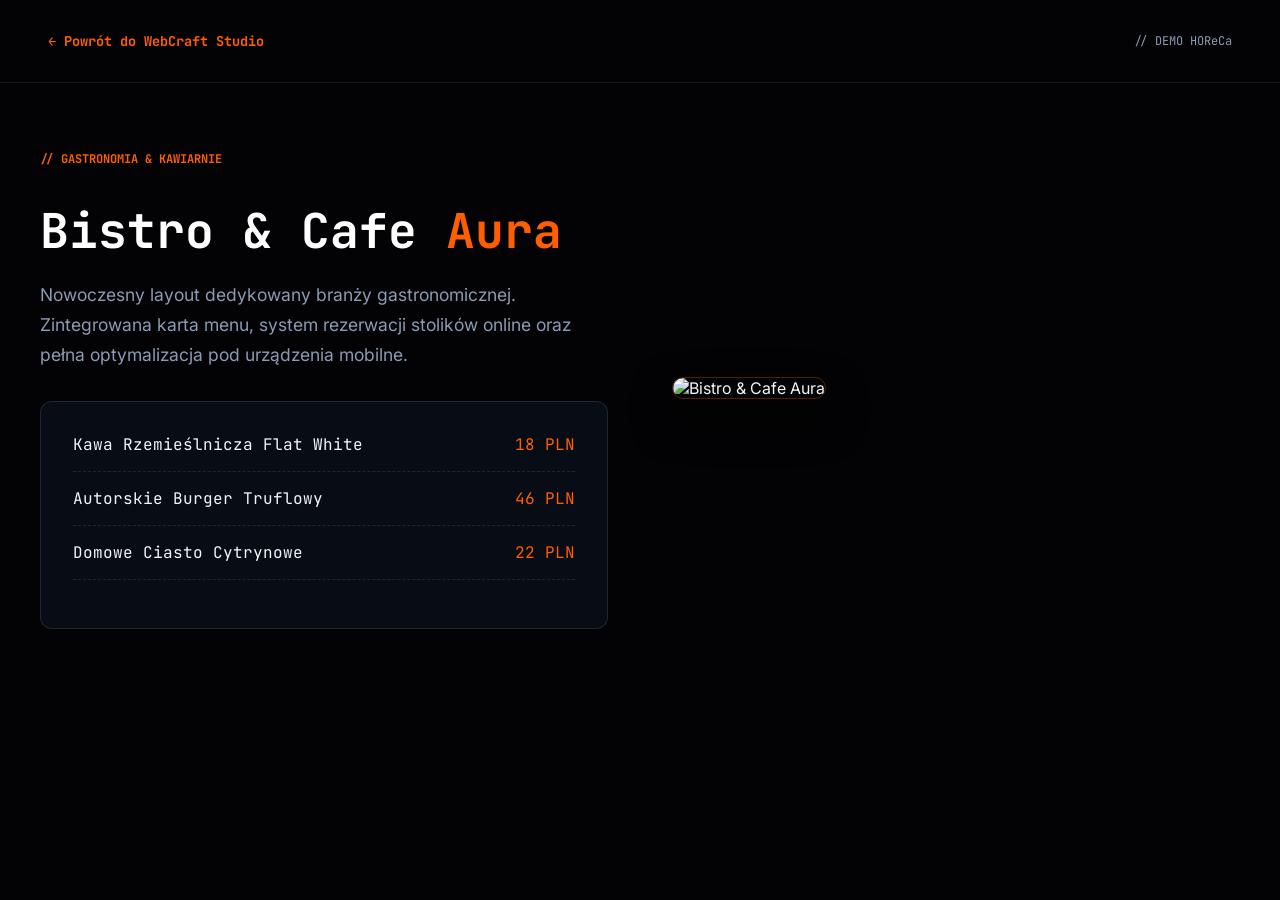
==== examples/bistro/index.html @ 5617d82f "Create index.html" ====
<!DOCTYPE html>
<html lang="pl">
<head>
    <meta charset="UTF-8">
    <meta name="viewport" content="width=device-width, initial-scale=1.0">
    <title>Bistro & Cafe Aura | Demo</title>
    <link rel="icon" type="image/svg+xml" href="data:image/svg+xml,<svg xmlns='http://www.w3.org/2000/svg' viewBox='0 0 24 24' fill='none' stroke='%23ff5e00' stroke-width='2.5'><path d='M12 2L2 7l10 5 10-5-10-5zM2 17l10 5 10-5M2 12l10 5 10-5'/></svg>">
    <link href="https://fonts.googleapis.com/css2?family=JetBrains+Mono:wght@400;700&family=Inter:wght@300;400;600;800&display=swap" rel="stylesheet">
    <style>
        :root {
            --bg-base: #030305;
            --accent-orange: #ff5e00;
            --accent-blue: #00d2ff;
            --text-main: #f1f5f9;
            --text-muted: #8b9bb4;
        }
        body {
            background-color: var(--bg-base);
            color: var(--text-main);
            font-family: 'Inter', sans-serif;
            margin: 0;
            padding: 0;
        }
        .header {
            padding: 2rem 3rem;
            border-bottom: 1px solid rgba(255,255,255,0.08);
            display: flex;
            justify-content: space-between;
            align-items: center;
        }
        .back-btn {
            font-family: 'JetBrains Mono', monospace;
            color: var(--accent-orange);
            text-decoration: none;
            font-size: 0.85rem;
            font-weight: 700;
        }
        .content {
            max-width: 1200px;
            margin: 4rem auto;
            padding: 0 2rem;
            display: grid;
            grid-template-columns: 1fr 1fr;
            gap: 4rem;
            align-items: center;
        }
        .bistro-img {
            width: 100%;
            border-radius: 12px;
            border: 1px solid rgba(255,94,0,0.3);
            box-shadow: 0 20px 40px rgba(0,0,0,0.8);
        }
        h1 {
            font-family: 'JetBrains Mono', monospace;
            font-size: 3rem;
            margin-bottom: 1rem;
            color: #fff;
        }
        h1 span { color: var(--accent-orange); }
        p { color: var(--text-muted); font-size: 1.1rem; line-height: 1.7; margin-bottom: 2rem; }
        .menu-preview {
            background: rgba(10, 15, 25, 0.8);
            border: 1px solid rgba(255,255,255,0.1);
            padding: 2rem;
            border-radius: 12px;
        }
        .menu-item {
            display: flex;
            justify-content: space-between;
            margin-bottom: 1rem;
            padding-bottom: 1rem;
            border-bottom: 1px dashed rgba(255,255,255,0.1);
            font-family: 'JetBrains Mono', monospace;
        }
        .menu-item span:last-child { color: var(--accent-orange); }
        @media (max-width: 768px) {
            .content { grid-template-columns: 1fr; gap: 2rem; }
            h1 { font-size: 2.2rem; }
        }
    </style>
</head>
<body>
    <div class="header">
        <a href="../../index.html" class="back-btn">← Powrót do WebCraft Studio</a>
        <span style="font-family: 'JetBrains Mono'; font-size: 0.75rem; color: var(--text-muted);">// DEMO HOReCa</span>
    </div>
    
    <div class="content">
        <div>
            <span style="font-family: 'JetBrains Mono'; font-size: 0.75rem; color: var(--accent-orange); text-transform: uppercase; font-weight: 700;">// Gastronomia & Kawiarnie</span>
            <h1>Bistro & Cafe <span>Aura</span></h1>
            <p>Nowoczesny layout dedykowany branży gastronomicznej. Zintegrowana karta menu, system rezerwacji stolików online oraz pełna optymalizacja pod urządzenia mobilne.</p>
            <div class="menu-preview">
                <div class="menu-item"><span>Kawa Rzemieślnicza Flat White</span><span>18 PLN</span></div>
                <div class="menu-item"><span>Autorskie Burger Truflowy</span><span>46 PLN</span></div>
                <div class="menu-item"><span>Domowe Ciasto Cytrynowe</span><span>22 PLN</span></div>
            </div>
        </div>
        <div>
            <!-- Zdjęcie bistro.jpg w tym samym folderze -->
            <img src="bistro.jpg" alt="Bistro & Cafe Aura" class="bistro-img">
        </div>
    </div>
</body>
</html>
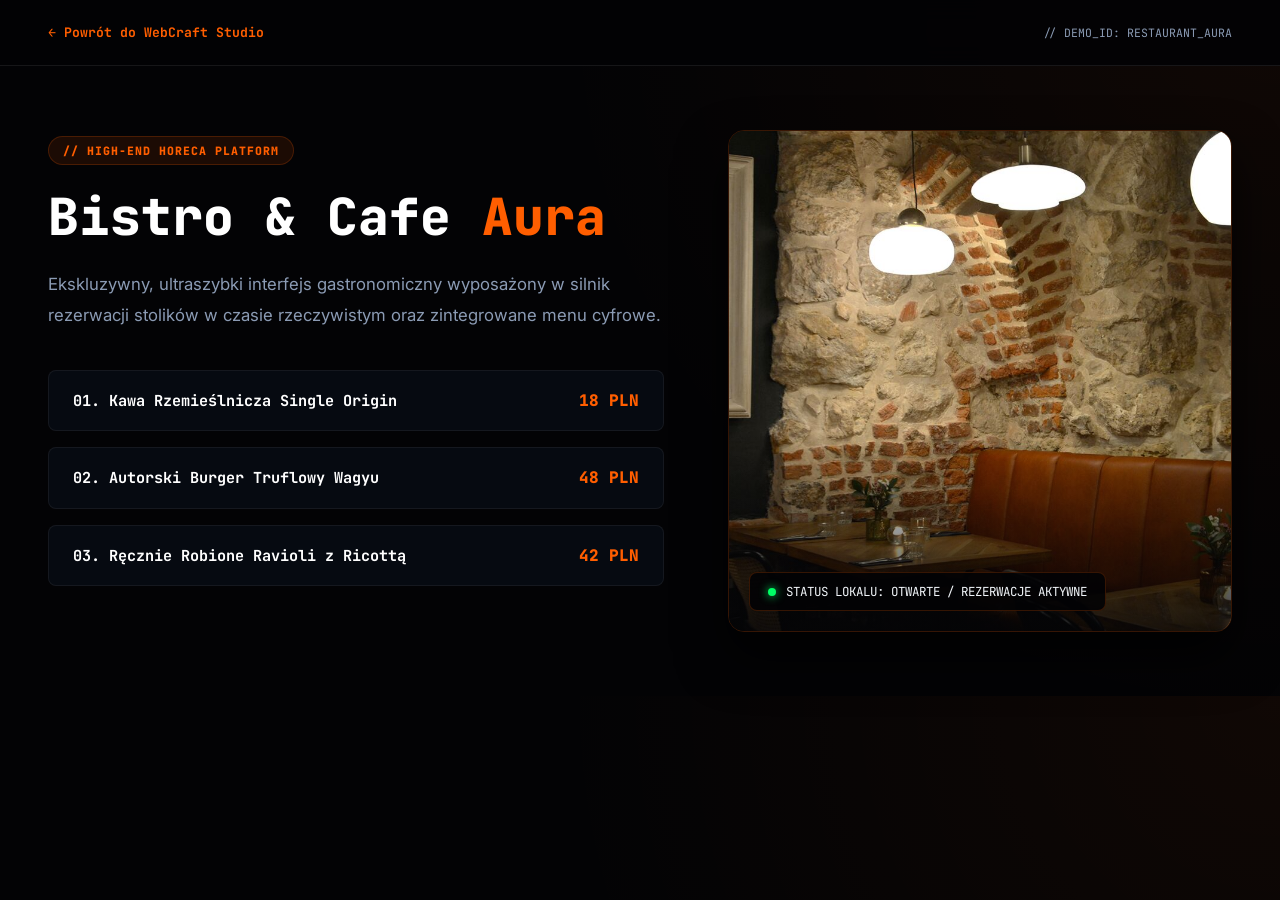
==== commit f527d9b5: "Update index.html" ====
--- a/examples/bistro/index.html
+++ b/examples/bistro/index.html
@@ -3,103 +3,194 @@
 <head>
     <meta charset="UTF-8">
     <meta name="viewport" content="width=device-width, initial-scale=1.0">
-    <title>Bistro & Cafe Aura | Demo</title>
+    <title>Bistro & Cafe Aura | High-End HoReCa Demo</title>
     <link rel="icon" type="image/svg+xml" href="data:image/svg+xml,<svg xmlns='http://www.w3.org/2000/svg' viewBox='0 0 24 24' fill='none' stroke='%23ff5e00' stroke-width='2.5'><path d='M12 2L2 7l10 5 10-5-10-5zM2 17l10 5 10-5M2 12l10 5 10-5'/></svg>">
-    <link href="https://fonts.googleapis.com/css2?family=JetBrains+Mono:wght@400;700&family=Inter:wght@300;400;600;800&display=swap" rel="stylesheet">
+    <link href="https://fonts.googleapis.com/css2?family=JetBrains+Mono:wght@400;700;800&family=Inter:wght@300;400;600;800;900&display=swap" rel="stylesheet">
     <style>
         :root {
             --bg-base: #030305;
+            --bg-card: rgba(8, 12, 20, 0.85);
             --accent-orange: #ff5e00;
             --accent-blue: #00d2ff;
             --text-main: #f1f5f9;
             --text-muted: #8b9bb4;
+            --border: rgba(255, 94, 0, 0.2);
         }
+        * { box-sizing: border-box; margin: 0; padding: 0; }
         body {
             background-color: var(--bg-base);
+            background-image: radial-gradient(circle at top right, rgba(255, 94, 0, 0.05), transparent 50%);
             color: var(--text-main);
             font-family: 'Inter', sans-serif;
-            margin: 0;
-            padding: 0;
+            overflow-x: hidden;
         }
         .header {
-            padding: 2rem 3rem;
+            padding: 1.5rem 3rem;
             border-bottom: 1px solid rgba(255,255,255,0.08);
             display: flex;
             justify-content: space-between;
             align-items: center;
+            background: rgba(3, 3, 5, 0.9);
+            backdrop-filter: blur(12px);
+            position: sticky;
+            top: 0;
+            z-index: 100;
         }
         .back-btn {
             font-family: 'JetBrains Mono', monospace;
             color: var(--accent-orange);
             text-decoration: none;
-            font-size: 0.85rem;
+            font-size: 0.82rem;
             font-weight: 700;
+            display: inline-flex;
+            align-items: center;
+            gap: 8px;
+            transition: 0.2s;
         }
-        .content {
-            max-width: 1200px;
+        .back-btn:hover { opacity: 0.8; }
+        .hero {
+            max-width: 1400px;
             margin: 4rem auto;
-            padding: 0 2rem;
+            padding: 0 3rem;
             display: grid;
-            grid-template-columns: 1fr 1fr;
+            grid-template-columns: 1.1fr 0.9fr;
             gap: 4rem;
             align-items: center;
         }
-        .bistro-img {
-            width: 100%;
-            border-radius: 12px;
-            border: 1px solid rgba(255,94,0,0.3);
-            box-shadow: 0 20px 40px rgba(0,0,0,0.8);
+        .badge {
+            font-family: 'JetBrains Mono', monospace;
+            font-size: 0.72rem;
+            background: rgba(255, 94, 0, 0.1);
+            color: var(--accent-orange);
+            padding: 6px 14px;
+            border-radius: 20px;
+            border: 1px solid var(--border);
+            text-transform: uppercase;
+            font-weight: 800;
+            display: inline-block;
+            margin-bottom: 1.5rem;
+            letter-spacing: 1px;
         }
         h1 {
             font-family: 'JetBrains Mono', monospace;
-            font-size: 3rem;
-            margin-bottom: 1rem;
+            font-size: clamp(2.5rem, 4vw, 3.8rem);
+            font-weight: 900;
+            line-height: 1.1;
+            margin-bottom: 1.5rem;
             color: #fff;
         }
         h1 span { color: var(--accent-orange); }
-        p { color: var(--text-muted); font-size: 1.1rem; line-height: 1.7; margin-bottom: 2rem; }
-        .menu-preview {
-            background: rgba(10, 15, 25, 0.8);
-            border: 1px solid rgba(255,255,255,0.1);
-            padding: 2rem;
-            border-radius: 12px;
+        .desc {
+            color: var(--text-muted);
+            font-size: 1.05rem;
+            line-height: 1.8;
+            margin-bottom: 2.5rem;
         }
-        .menu-item {
+        .menu-grid {
+            display: grid;
+            gap: 1rem;
+            margin-bottom: 2.5rem;
+        }
+        .menu-card {
+            background: var(--bg-card);
+            border: 1px solid rgba(255,255,255,0.06);
+            padding: 1.2rem 1.5rem;
+            border-radius: 8px;
             display: flex;
             justify-content: space-between;
-            margin-bottom: 1rem;
-            padding-bottom: 1rem;
-            border-bottom: 1px dashed rgba(255,255,255,0.1);
+            align-items: center;
             font-family: 'JetBrains Mono', monospace;
+            transition: 0.2s;
         }
-        .menu-item span:last-child { color: var(--accent-orange); }
-        @media (max-width: 768px) {
-            .content { grid-template-columns: 1fr; gap: 2rem; }
-            h1 { font-size: 2.2rem; }
+        .menu-card:hover {
+            border-color: var(--accent-orange);
+            transform: translateX(4px);
+        }
+        .menu-name { font-weight: 700; font-size: 0.95rem; color: #fff; }
+        .menu-price { color: var(--accent-orange); font-weight: 800; }
+        .image-wrapper {
+            position: relative;
+            border-radius: 16px;
+            overflow: hidden;
+            border: 1px solid var(--border);
+            box-shadow: 0 25px 50px rgba(0,0,0,0.8);
+        }
+        .image-wrapper::after {
+            content: '';
+            position: absolute;
+            inset: 0;
+            background: linear-gradient(180deg, transparent 60%, rgba(3,3,5,0.8));
+            pointer-events: none;
+        }
+        .bistro-img {
+            width: 100%;
+            height: 500px;
+            object-fit: cover;
+            display: block;
+            transform: scale(1.02);
+            transition: transform 0.5s ease;
+        }
+        .image-wrapper:hover .bistro-img { transform: scale(1); }
+        .status-tag {
+            position: absolute;
+            bottom: 20px;
+            left: 20px;
+            z-index: 2;
+            background: rgba(3, 3, 5, 0.9);
+            border: 1px solid var(--border);
+            padding: 10px 18px;
+            border-radius: 8px;
+            font-family: 'JetBrains Mono', monospace;
+            font-size: 0.78rem;
+            display: flex;
+            align-items: center;
+            gap: 10px;
+        }
+        .live-dot { width: 8px; height: 8px; background: #00ff66; border-radius: 50%; box-shadow: 0 0 10px #00ff66; animation: pulse 2s infinite; }
+        @keyframes pulse { 0% { opacity: 0.6; } 50% { opacity: 1; } 100% { opacity: 0.6; } }
+        @media(max-width: 968px) {
+            .hero { grid-template-columns: 1fr; padding: 0 1.5rem; gap: 3rem; }
+            .header { padding: 1.2rem 1.5rem; }
+            .bistro-img { height: 350px; }
         }
     </style>
 </head>
 <body>
     <div class="header">
         <a href="../../index.html" class="back-btn">← Powrót do WebCraft Studio</a>
-        <span style="font-family: 'JetBrains Mono'; font-size: 0.75rem; color: var(--text-muted);">// DEMO HOReCa</span>
+        <span style="font-family: 'JetBrains Mono'; font-size: 0.72rem; color: var(--text-muted);">// DEMO_ID: RESTAURANT_AURA</span>
     </div>
-    
-    <div class="content">
+
+    <section class="hero">
         <div>
-            <span style="font-family: 'JetBrains Mono'; font-size: 0.75rem; color: var(--accent-orange); text-transform: uppercase; font-weight: 700;">// Gastronomia & Kawiarnie</span>
+            <div class="badge">// High-End HoReCa Platform</div>
             <h1>Bistro & Cafe <span>Aura</span></h1>
-            <p>Nowoczesny layout dedykowany branży gastronomicznej. Zintegrowana karta menu, system rezerwacji stolików online oraz pełna optymalizacja pod urządzenia mobilne.</p>
-            <div class="menu-preview">
-                <div class="menu-item"><span>Kawa Rzemieślnicza Flat White</span><span>18 PLN</span></div>
-                <div class="menu-item"><span>Autorskie Burger Truflowy</span><span>46 PLN</span></div>
-                <div class="menu-item"><span>Domowe Ciasto Cytrynowe</span><span>22 PLN</span></div>
+            <p class="desc">Ekskluzywny, ultraszybki interfejs gastronomiczny wyposażony w silnik rezerwacji stolików w czasie rzeczywistym oraz zintegrowane menu cyfrowe.</p>
+            
+            <div class="menu-grid">
+                <div class="menu-card">
+                    <span class="menu-name">01. Kawa Rzemieślnicza Single Origin</span>
+                    <span class="menu-price">18 PLN</span>
+                </div>
+                <div class="menu-card">
+                    <span class="menu-name">02. Autorski Burger Truflowy Wagyu</span>
+                    <span class="menu-price">48 PLN</span>
+                </div>
+                <div class="menu-card">
+                    <span class="menu-name">03. Ręcznie Robione Ravioli z Ricottą</span>
+                    <span class="menu-price">42 PLN</span>
+                </div>
             </div>
         </div>
-        <div>
-            <!-- Zdjęcie bistro.jpg w tym samym folderze -->
+
+        <div class="image-wrapper">
+            <!-- Wymaga pliku bistro.jpg w tym samym folderze -->
             <img src="bistro.jpg" alt="Bistro & Cafe Aura" class="bistro-img">
+            <div class="status-tag">
+                <span class="live-dot"></span>
+                <span>STATUS LOKALU: OTWARTE / REZERWACJE AKTYWNE</span>
+            </div>
         </div>
-    </div>
+    </section>
 </body>
 </html>
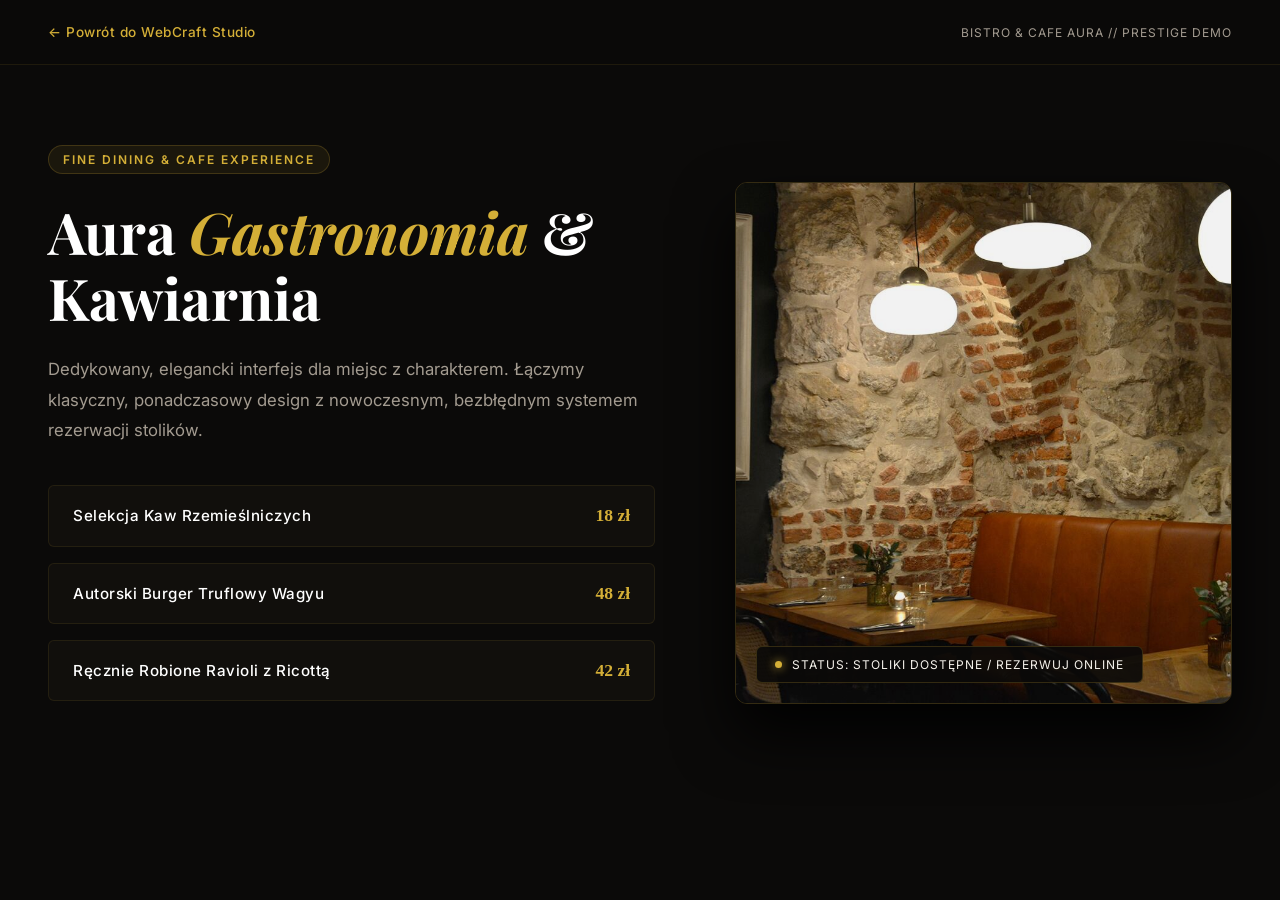
==== commit 21ce1c34: "Update index.html" ====
--- a/examples/bistro/index.html
+++ b/examples/bistro/index.html
@@ -4,44 +4,43 @@
     <meta charset="UTF-8">
     <meta name="viewport" content="width=device-width, initial-scale=1.0">
     <title>Bistro & Cafe Aura | High-End HoReCa Demo</title>
-    <link rel="icon" type="image/svg+xml" href="data:image/svg+xml,<svg xmlns='http://www.w3.org/2000/svg' viewBox='0 0 24 24' fill='none' stroke='%23ff5e00' stroke-width='2.5'><path d='M12 2L2 7l10 5 10-5-10-5zM2 17l10 5 10-5M2 12l10 5 10-5'/></svg>">
-    <link href="https://fonts.googleapis.com/css2?family=JetBrains+Mono:wght@400;700;800&family=Inter:wght@300;400;600;800;900&display=swap" rel="stylesheet">
+    <link rel="icon" type="image/svg+xml" href="data:image/svg+xml,<svg xmlns='http://www.w3.org/2000/svg' viewBox='0 0 24 24' fill='none' stroke='%23d4af37' stroke-width='2.5'><path d='M12 2L2 7l10 5 10-5-10-5zM2 17l10 5 10-5M2 12l10 5 10-5'/></svg>">
+    <link href="https://fonts.googleapis.com/css2?family=Playfair+Display:ital,wght@0,500;0,700;1,400&family=Inter:wght@300;400;500;600&display=swap" rel="stylesheet">
     <style>
         :root {
-            --bg-base: #030305;
-            --bg-card: rgba(8, 12, 20, 0.85);
-            --accent-orange: #ff5e00;
-            --accent-blue: #00d2ff;
-            --text-main: #f1f5f9;
-            --text-muted: #8b9bb4;
-            --border: rgba(255, 94, 0, 0.2);
+            --bg-base: #0b0a09;
+            --bg-card: rgba(18, 16, 14, 0.9);
+            --accent-gold: #d4af37;
+            --text-main: #f5f2eb;
+            --text-muted: #a39b90;
+            --border: rgba(212, 175, 55, 0.2);
         }
         * { box-sizing: border-box; margin: 0; padding: 0; }
         body {
             background-color: var(--bg-base);
-            background-image: radial-gradient(circle at top right, rgba(255, 94, 0, 0.05), transparent 50%);
             color: var(--text-main);
             font-family: 'Inter', sans-serif;
             overflow-x: hidden;
         }
         .header {
             padding: 1.5rem 3rem;
-            border-bottom: 1px solid rgba(255,255,255,0.08);
+            border-bottom: 1px solid rgba(212, 175, 55, 0.1);
             display: flex;
             justify-content: space-between;
             align-items: center;
-            background: rgba(3, 3, 5, 0.9);
+            background: rgba(11, 10, 9, 0.95);
             backdrop-filter: blur(12px);
             position: sticky;
             top: 0;
             z-index: 100;
         }
         .back-btn {
-            font-family: 'JetBrains Mono', monospace;
-            color: var(--accent-orange);
+            font-family: 'Inter', sans-serif;
+            color: var(--accent-gold);
             text-decoration: none;
-            font-size: 0.82rem;
-            font-weight: 700;
+            font-size: 0.85rem;
+            font-weight: 500;
+            letter-spacing: 0.5px;
             display: inline-flex;
             align-items: center;
             gap: 8px;
@@ -49,37 +48,36 @@
         }
         .back-btn:hover { opacity: 0.8; }
         .hero {
-            max-width: 1400px;
-            margin: 4rem auto;
+            max-width: 1300px;
+            margin: 5rem auto;
             padding: 0 3rem;
             display: grid;
             grid-template-columns: 1.1fr 0.9fr;
-            gap: 4rem;
+            gap: 5rem;
             align-items: center;
         }
         .badge {
-            font-family: 'JetBrains Mono', monospace;
-            font-size: 0.72rem;
-            background: rgba(255, 94, 0, 0.1);
-            color: var(--accent-orange);
+            font-size: 0.75rem;
+            background: rgba(212, 175, 55, 0.08);
+            color: var(--accent-gold);
             padding: 6px 14px;
             border-radius: 20px;
             border: 1px solid var(--border);
             text-transform: uppercase;
-            font-weight: 800;
+            font-weight: 600;
             display: inline-block;
             margin-bottom: 1.5rem;
-            letter-spacing: 1px;
+            letter-spacing: 2px;
         }
         h1 {
-            font-family: 'JetBrains Mono', monospace;
-            font-size: clamp(2.5rem, 4vw, 3.8rem);
-            font-weight: 900;
-            line-height: 1.1;
+            font-family: 'Playfair Display', serif;
+            font-size: clamp(2.8rem, 4.5vw, 4.2rem);
+            font-weight: 700;
+            line-height: 1.15;
             margin-bottom: 1.5rem;
             color: #fff;
         }
-        h1 span { color: var(--accent-orange); }
+        h1 span { font-style: italic; color: var(--accent-gold); }
         .desc {
             color: var(--text-muted);
             font-size: 1.05rem;
@@ -93,61 +91,52 @@
         }
         .menu-card {
             background: var(--bg-card);
-            border: 1px solid rgba(255,255,255,0.06);
+            border: 1px solid rgba(212, 175, 55, 0.1);
             padding: 1.2rem 1.5rem;
-            border-radius: 8px;
+            border-radius: 6px;
             display: flex;
             justify-content: space-between;
             align-items: center;
-            font-family: 'JetBrains Mono', monospace;
             transition: 0.2s;
         }
         .menu-card:hover {
-            border-color: var(--accent-orange);
+            border-color: var(--accent-gold);
             transform: translateX(4px);
         }
-        .menu-name { font-weight: 700; font-size: 0.95rem; color: #fff; }
-        .menu-price { color: var(--accent-orange); font-weight: 800; }
+        .menu-name { font-weight: 500; font-size: 0.95rem; color: #fff; letter-spacing: 0.5px; }
+        .menu-price { color: var(--accent-gold); font-weight: 600; font-family: serif; font-size: 1.1rem; }
         .image-wrapper {
             position: relative;
-            border-radius: 16px;
+            border-radius: 12px;
             overflow: hidden;
             border: 1px solid var(--border);
-            box-shadow: 0 25px 50px rgba(0,0,0,0.8);
-        }
-        .image-wrapper::after {
-            content: '';
-            position: absolute;
-            inset: 0;
-            background: linear-gradient(180deg, transparent 60%, rgba(3,3,5,0.8));
-            pointer-events: none;
+            box-shadow: 0 30px 60px rgba(0,0,0,0.9);
         }
         .bistro-img {
             width: 100%;
-            height: 500px;
+            height: 520px;
             object-fit: cover;
             display: block;
-            transform: scale(1.02);
-            transition: transform 0.5s ease;
+            filter: brightness(0.95);
         }
-        .image-wrapper:hover .bistro-img { transform: scale(1); }
         .status-tag {
             position: absolute;
             bottom: 20px;
             left: 20px;
             z-index: 2;
-            background: rgba(3, 3, 5, 0.9);
+            background: rgba(11, 10, 9, 0.92);
             border: 1px solid var(--border);
             padding: 10px 18px;
-            border-radius: 8px;
-            font-family: 'JetBrains Mono', monospace;
-            font-size: 0.78rem;
+            border-radius: 6px;
+            font-size: 0.75rem;
+            letter-spacing: 1px;
             display: flex;
             align-items: center;
             gap: 10px;
+            color: var(--text-main);
         }
-        .live-dot { width: 8px; height: 8px; background: #00ff66; border-radius: 50%; box-shadow: 0 0 10px #00ff66; animation: pulse 2s infinite; }
-        @keyframes pulse { 0% { opacity: 0.6; } 50% { opacity: 1; } 100% { opacity: 0.6; } }
+        .live-dot { width: 7px; height: 7px; background: #d4af37; border-radius: 50%; box-shadow: 0 0 10px #d4af37; animation: pulse 2s infinite; }
+        @keyframes pulse { 0% { opacity: 0.5; } 50% { opacity: 1; } 100% { opacity: 0.5; } }
         @media(max-width: 968px) {
             .hero { grid-template-columns: 1fr; padding: 0 1.5rem; gap: 3rem; }
             .header { padding: 1.2rem 1.5rem; }
@@ -158,27 +147,27 @@
 <body>
     <div class="header">
         <a href="../../index.html" class="back-btn">← Powrót do WebCraft Studio</a>
-        <span style="font-family: 'JetBrains Mono'; font-size: 0.72rem; color: var(--text-muted);">// DEMO_ID: RESTAURANT_AURA</span>
+        <span style="font-size: 0.75rem; color: var(--text-muted); letter-spacing: 1px;">BISTRO & CAFE AURA // PRESTIGE DEMO</span>
     </div>
 
     <section class="hero">
         <div>
-            <div class="badge">// High-End HoReCa Platform</div>
-            <h1>Bistro & Cafe <span>Aura</span></h1>
-            <p class="desc">Ekskluzywny, ultraszybki interfejs gastronomiczny wyposażony w silnik rezerwacji stolików w czasie rzeczywistym oraz zintegrowane menu cyfrowe.</p>
+            <div class="badge">Fine Dining & Cafe Experience</div>
+            <h1>Aura <span>Gastronomia</span> & Kawiarnia</h1>
+            <p class="desc">Dedykowany, elegancki interfejs dla miejsc z charakterem. Łączymy klasyczny, ponadczasowy design z nowoczesnym, bezbłędnym systemem rezerwacji stolików.</p>
             
             <div class="menu-grid">
                 <div class="menu-card">
-                    <span class="menu-name">01. Kawa Rzemieślnicza Single Origin</span>
-                    <span class="menu-price">18 PLN</span>
+                    <span class="menu-name">Selekcja Kaw Rzemieślniczych</span>
+                    <span class="menu-price">18 zł</span>
                 </div>
                 <div class="menu-card">
-                    <span class="menu-name">02. Autorski Burger Truflowy Wagyu</span>
-                    <span class="menu-price">48 PLN</span>
+                    <span class="menu-name">Autorski Burger Truflowy Wagyu</span>
+                    <span class="menu-price">48 zł</span>
                 </div>
                 <div class="menu-card">
-                    <span class="menu-name">03. Ręcznie Robione Ravioli z Ricottą</span>
-                    <span class="menu-price">42 PLN</span>
+                    <span class="menu-name">Ręcznie Robione Ravioli z Ricottą</span>
+                    <span class="menu-price">42 zł</span>
                 </div>
             </div>
         </div>
@@ -188,7 +177,7 @@
             <img src="bistro.jpg" alt="Bistro & Cafe Aura" class="bistro-img">
             <div class="status-tag">
                 <span class="live-dot"></span>
-                <span>STATUS LOKALU: OTWARTE / REZERWACJE AKTYWNE</span>
+                <span>STATUS: STOLIKI DOSTĘPNE / REZERWUJ ONLINE</span>
             </div>
         </div>
     </section>
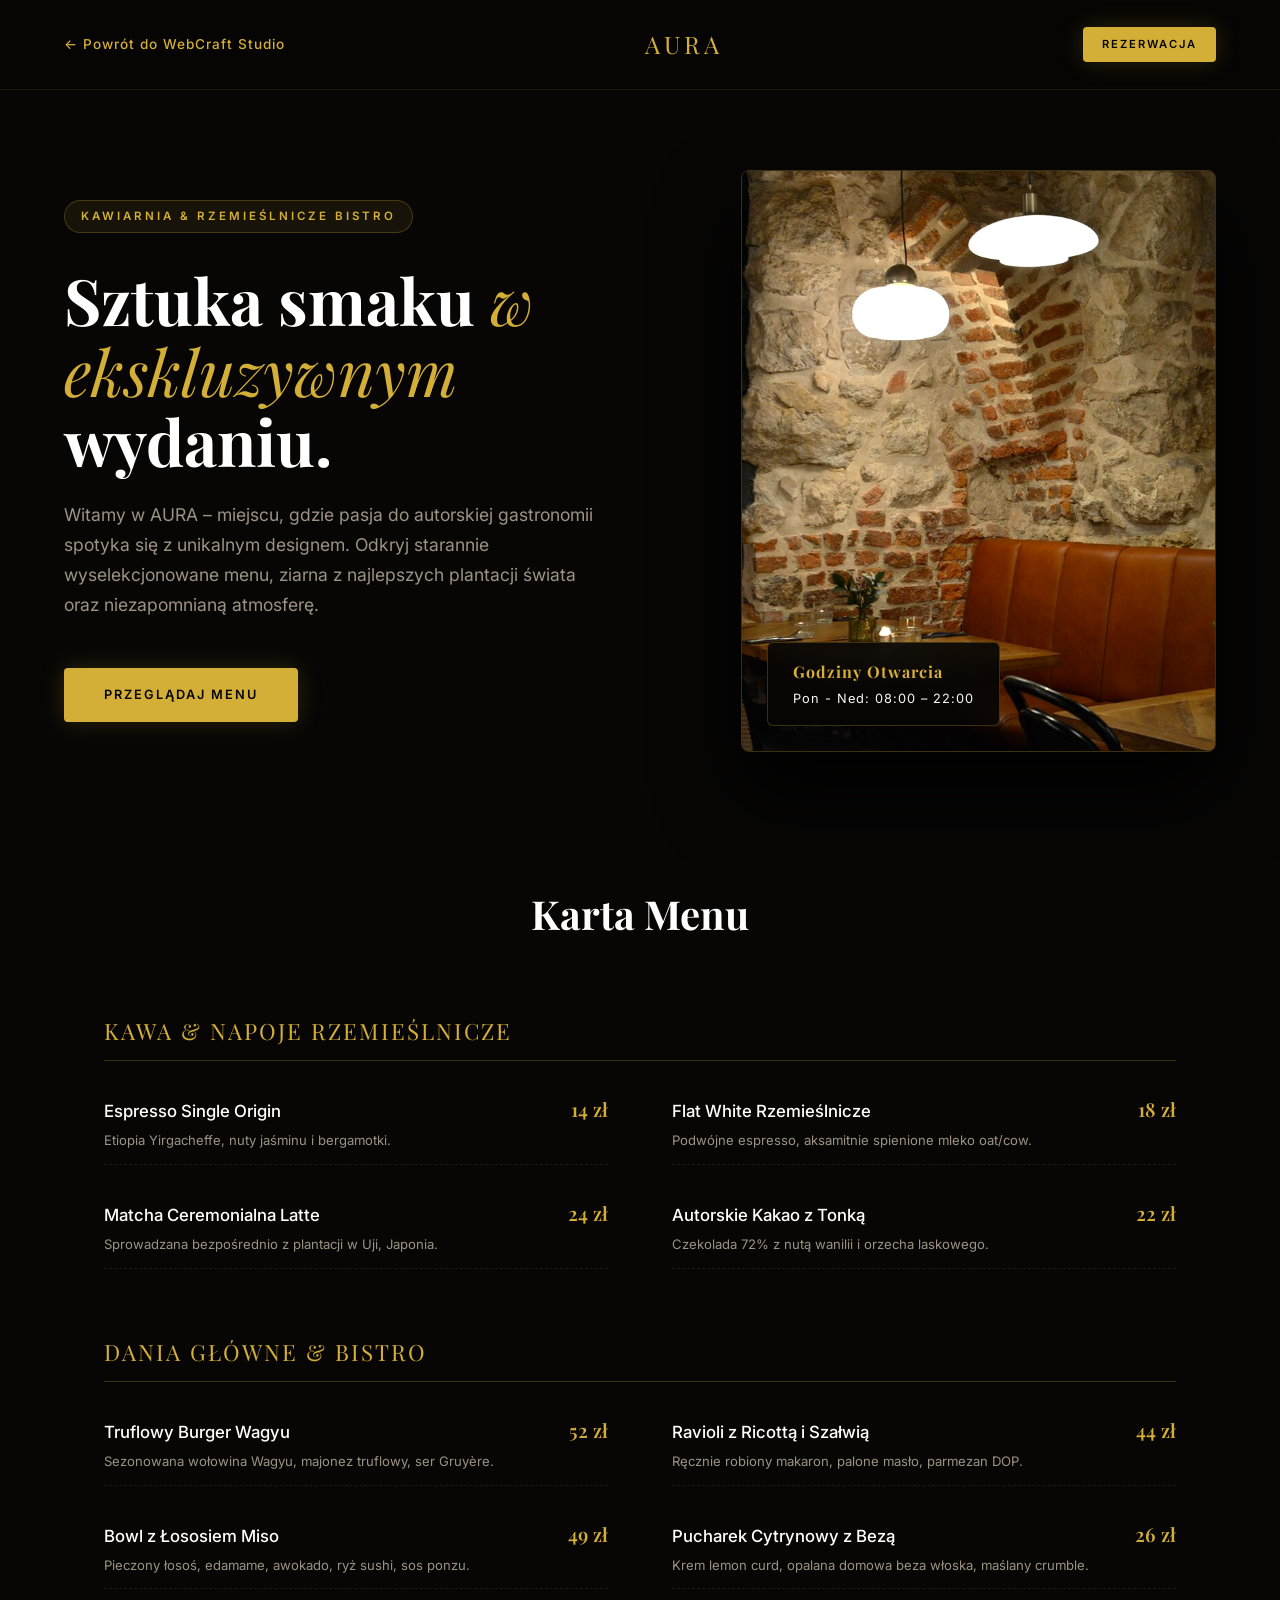
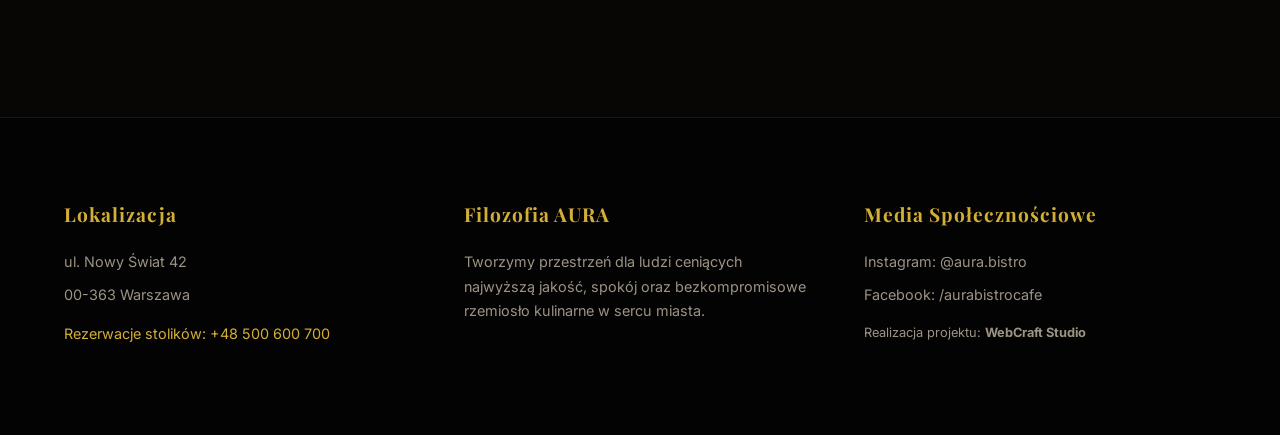
==== commit 06d36451: "Update index.html" ====
--- a/examples/bistro/index.html
+++ b/examples/bistro/index.html
@@ -3,183 +3,331 @@
 <head>
     <meta charset="UTF-8">
     <meta name="viewport" content="width=device-width, initial-scale=1.0">
-    <title>Bistro & Cafe Aura | High-End HoReCa Demo</title>
-    <link rel="icon" type="image/svg+xml" href="data:image/svg+xml,<svg xmlns='http://www.w3.org/2000/svg' viewBox='0 0 24 24' fill='none' stroke='%23d4af37' stroke-width='2.5'><path d='M12 2L2 7l10 5 10-5-10-5zM2 17l10 5 10-5M2 12l10 5 10-5'/></svg>">
-    <link href="https://fonts.googleapis.com/css2?family=Playfair+Display:ital,wght@0,500;0,700;1,400&family=Inter:wght@300;400;500;600&display=swap" rel="stylesheet">
+    <title>AURA | Fine Dining & Artisan Coffee</title>
+    <link rel="icon" type="image/svg+xml" href="data:image/svg+xml,<svg xmlns='http://www.w3.org/2000/svg' viewBox='0 0 24 24' fill='none' stroke='%23d4af37' stroke-width='2'><path d='M12 2L2 7l10 5 10-5-10-5zM2 17l10 5 10-5M2 12l10 5 10-5'/></svg>">
+    <link href="https://fonts.googleapis.com/css2?family=Playfair+Display:ital,wght@0,400;0,600;0,700;1,400&family=Inter:wght@300;400;500;600&display=swap" rel="stylesheet">
     <style>
         :root {
-            --bg-base: #0b0a09;
-            --bg-card: rgba(18, 16, 14, 0.9);
+            --bg-base: #070605;
+            --bg-card: rgba(14, 13, 11, 0.95);
             --accent-gold: #d4af37;
-            --text-main: #f5f2eb;
-            --text-muted: #a39b90;
-            --border: rgba(212, 175, 55, 0.2);
-        }
-        * { box-sizing: border-box; margin: 0; padding: 0; }
+            --accent-gold-hover: #e6c55c;
+            --text-main: #fcf9f2;
+            --text-muted: #9c9384;
+            --border: rgba(212, 175, 55, 0.25);
+        }
+        * { box-sizing: border-box; margin: 0; padding: 0; scroll-behavior: smooth; }
         body {
             background-color: var(--bg-base);
             color: var(--text-main);
             font-family: 'Inter', sans-serif;
             overflow-x: hidden;
-        }
+            line-height: 1.7;
+        }
+
+        /* NAGŁÓWEK */
         .header {
-            padding: 1.5rem 3rem;
-            border-bottom: 1px solid rgba(212, 175, 55, 0.1);
+            padding: 1.5rem 4rem;
+            border-bottom: 1px solid rgba(212, 175, 55, 0.12);
             display: flex;
             justify-content: space-between;
             align-items: center;
-            background: rgba(11, 10, 9, 0.95);
-            backdrop-filter: blur(12px);
+            background: rgba(7, 6, 5, 0.9);
+            backdrop-filter: blur(16px);
             position: sticky;
             top: 0;
             z-index: 100;
         }
         .back-btn {
-            font-family: 'Inter', sans-serif;
             color: var(--accent-gold);
             text-decoration: none;
             font-size: 0.85rem;
             font-weight: 500;
-            letter-spacing: 0.5px;
+            letter-spacing: 1px;
             display: inline-flex;
             align-items: center;
             gap: 8px;
             transition: 0.2s;
         }
-        .back-btn:hover { opacity: 0.8; }
+        .back-btn:hover { color: var(--accent-gold-hover); }
+        .brand-logo {
+            font-family: 'Playfair Display', serif;
+            font-size: 1.5rem;
+            letter-spacing: 4px;
+            color: var(--accent-gold);
+            text-transform: uppercase;
+        }
+
+        /* HERO */
         .hero {
-            max-width: 1300px;
+            max-width: 1400px;
             margin: 5rem auto;
-            padding: 0 3rem;
+            padding: 0 4rem;
             display: grid;
             grid-template-columns: 1.1fr 0.9fr;
-            gap: 5rem;
+            gap: 6rem;
             align-items: center;
         }
         .badge {
-            font-size: 0.75rem;
+            font-size: 0.72rem;
             background: rgba(212, 175, 55, 0.08);
             color: var(--accent-gold);
-            padding: 6px 14px;
-            border-radius: 20px;
+            padding: 6px 16px;
+            border-radius: 30px;
             border: 1px solid var(--border);
             text-transform: uppercase;
             font-weight: 600;
             display: inline-block;
-            margin-bottom: 1.5rem;
-            letter-spacing: 2px;
+            margin-bottom: 2rem;
+            letter-spacing: 3px;
         }
         h1 {
             font-family: 'Playfair Display', serif;
-            font-size: clamp(2.8rem, 4.5vw, 4.2rem);
+            font-size: clamp(3rem, 5vw, 4.8rem);
             font-weight: 700;
-            line-height: 1.15;
+            line-height: 1.1;
             margin-bottom: 1.5rem;
             color: #fff;
         }
-        h1 span { font-style: italic; color: var(--accent-gold); }
+        h1 span { font-style: italic; color: var(--accent-gold); font-weight: 400; }
         .desc {
             color: var(--text-muted);
-            font-size: 1.05rem;
-            line-height: 1.8;
-            margin-bottom: 2.5rem;
-        }
-        .menu-grid {
+            font-size: 1.1rem;
+            margin-bottom: 3rem;
+            max-width: 540px;
+        }
+
+        /* PRZYCISKI PREMIUM */
+        .btn-gold {
+            background: var(--accent-gold);
+            color: #070605;
+            padding: 1rem 2.5rem;
+            border-radius: 4px;
+            font-weight: 600;
+            text-decoration: none;
+            text-transform: uppercase;
+            letter-spacing: 2px;
+            font-size: 0.8rem;
+            display: inline-block;
+            transition: 0.3s;
+            box-shadow: 0 0 25px rgba(212, 175, 55, 0.2);
+        }
+        .btn-gold:hover {
+            background: var(--accent-gold-hover);
+            transform: translateY(-2px);
+            box-shadow: 0 0 35px rgba(212, 175, 55, 0.4);
+        }
+
+        /* ZDJĘCIE */
+        .image-container {
+            position: relative;
+            border-radius: 8px;
+            overflow: hidden;
+            border: 1px solid var(--border);
+            box-shadow: 0 40px 80px rgba(0,0,0,0.9);
+        }
+        .bistro-img {
+            width: 100%;
+            height: 580px;
+            object-fit: cover;
+            display: block;
+            filter: contrast(1.05);
+        }
+        .hours-badge {
+            position: absolute;
+            bottom: 25px;
+            left: 25px;
+            background: rgba(7, 6, 5, 0.92);
+            border: 1px solid var(--border);
+            padding: 15px 25px;
+            border-radius: 6px;
+            font-size: 0.8rem;
+            letter-spacing: 1px;
+            backdrop-filter: blur(10px);
+        }
+        .hours-badge strong { color: var(--accent-gold); display: block; margin-bottom: 3px; font-family: 'Playfair Display', serif; font-size: 1rem; }
+
+        /* SEKCJA MENU */
+        .menu-section {
+            max-width: 1200px;
+            margin: 8rem auto;
+            padding: 0 4rem;
+        }
+        .section-title {
+            font-family: 'Playfair Display', serif;
+            font-size: 2.5rem;
+            text-align: center;
+            margin-bottom: 4rem;
+            color: #fff;
+        }
+        .menu-category {
+            margin-bottom: 4rem;
+        }
+        .category-name {
+            font-family: 'Playfair Display', serif;
+            font-size: 1.4rem;
+            color: var(--accent-gold);
+            border-bottom: 1px solid var(--border);
+            padding-bottom: 10px;
+            margin-bottom: 2rem;
+            letter-spacing: 2px;
+            text-transform: uppercase;
+        }
+        .menu-list {
             display: grid;
-            gap: 1rem;
-            margin-bottom: 2.5rem;
-        }
-        .menu-card {
-            background: var(--bg-card);
-            border: 1px solid rgba(212, 175, 55, 0.1);
-            padding: 1.2rem 1.5rem;
-            border-radius: 6px;
+            grid-template-columns: 1fr 1fr;
+            gap: 2rem 4rem;
+        }
+        .menu-item {
             display: flex;
             justify-content: space-between;
-            align-items: center;
-            transition: 0.2s;
-        }
-        .menu-card:hover {
-            border-color: var(--accent-gold);
-            transform: translateX(4px);
-        }
-        .menu-name { font-weight: 500; font-size: 0.95rem; color: #fff; letter-spacing: 0.5px; }
-        .menu-price { color: var(--accent-gold); font-weight: 600; font-family: serif; font-size: 1.1rem; }
-        .image-wrapper {
-            position: relative;
-            border-radius: 12px;
-            overflow: hidden;
-            border: 1px solid var(--border);
-            box-shadow: 0 30px 60px rgba(0,0,0,0.9);
-        }
-        .bistro-img {
-            width: 100%;
-            height: 520px;
-            object-fit: cover;
-            display: block;
-            filter: brightness(0.95);
-        }
-        .status-tag {
-            position: absolute;
-            bottom: 20px;
-            left: 20px;
-            z-index: 2;
-            background: rgba(11, 10, 9, 0.92);
-            border: 1px solid var(--border);
-            padding: 10px 18px;
-            border-radius: 6px;
-            font-size: 0.75rem;
-            letter-spacing: 1px;
-            display: flex;
-            align-items: center;
-            gap: 10px;
-            color: var(--text-main);
-        }
-        .live-dot { width: 7px; height: 7px; background: #d4af37; border-radius: 50%; box-shadow: 0 0 10px #d4af37; animation: pulse 2s infinite; }
-        @keyframes pulse { 0% { opacity: 0.5; } 50% { opacity: 1; } 100% { opacity: 0.5; } }
+            align-items: baseline;
+            border-bottom: 1px dashed rgba(255,255,255,0.08);
+            padding-bottom: 12px;
+        }
+        .item-name { font-weight: 500; font-size: 1.05rem; color: #fff; }
+        .item-desc { font-size: 0.82rem; color: var(--text-muted); width: 100%; margin-top: 4px; }
+        .item-price { font-family: 'Playfair Display', serif; color: var(--accent-gold); font-size: 1.2rem; font-weight: 600; white-space: nowrap; margin-left: 20px; }
+
+        /* DANE ADRESOWE I STOPKA */
+        .info-footer {
+            background: #040303;
+            border-top: 1px solid rgba(212, 175, 55, 0.12);
+            padding: 5rem 4rem;
+            display: grid;
+            grid-template-columns: repeat(3, 1fr);
+            gap: 3rem;
+            max-width: 1400px;
+            margin: 0 auto;
+        }
+        .info-col h3 { font-family: 'Playfair Display', serif; color: var(--accent-gold); font-size: 1.2rem; margin-bottom: 1.2rem; letter-spacing: 1px; }
+        .info-col p { color: var(--text-muted); font-size: 0.9rem; margin-bottom: 8px; }
+
         @media(max-width: 968px) {
-            .hero { grid-template-columns: 1fr; padding: 0 1.5rem; gap: 3rem; }
-            .header { padding: 1.2rem 1.5rem; }
-            .bistro-img { height: 350px; }
+            .hero, .menu-section, .info-footer, .header { padding: 2rem; }
+            .hero { grid-template-columns: 1fr; gap: 3rem; }
+            .menu-list { grid-template-columns: 1fr; }
+            .info-footer { grid-template-columns: 1fr; gap: 2rem; }
+            .bistro-img { height: 380px; }
         }
     </style>
 </head>
 <body>
+
     <div class="header">
         <a href="../../index.html" class="back-btn">← Powrót do WebCraft Studio</a>
-        <span style="font-size: 0.75rem; color: var(--text-muted); letter-spacing: 1px;">BISTRO & CAFE AURA // PRESTIGE DEMO</span>
+        <div class="brand-logo">AURA</div>
+        <a href="#menu" class="btn-gold" style="padding: 0.5rem 1.2rem; font-size: 0.7rem;">Rezerwacja</a>
     </div>
 
     <section class="hero">
         <div>
-            <div class="badge">Fine Dining & Cafe Experience</div>
-            <h1>Aura <span>Gastronomia</span> & Kawiarnia</h1>
-            <p class="desc">Dedykowany, elegancki interfejs dla miejsc z charakterem. Łączymy klasyczny, ponadczasowy design z nowoczesnym, bezbłędnym systemem rezerwacji stolików.</p>
-            
-            <div class="menu-grid">
-                <div class="menu-card">
-                    <span class="menu-name">Selekcja Kaw Rzemieślniczych</span>
-                    <span class="menu-price">18 zł</span>
-                </div>
-                <div class="menu-card">
-                    <span class="menu-name">Autorski Burger Truflowy Wagyu</span>
-                    <span class="menu-price">48 zł</span>
-                </div>
-                <div class="menu-card">
-                    <span class="menu-name">Ręcznie Robione Ravioli z Ricottą</span>
-                    <span class="menu-price">42 zł</span>
-                </div>
+            <div class="badge">Kawiarnia & Rzemieślnicze Bistro</div>
+            <h1>Sztuka smaku <span>w ekskluzywnym</span> wydaniu.</h1>
+            <p class="desc">Witamy w AURA – miejscu, gdzie pasja do autorskiej gastronomii spotyka się z unikalnym designem. Odkryj starannie wyselekcjonowane menu, ziarna z najlepszych plantacji świata oraz niezapomnianą atmosferę.</p>
+            <a href="#menu" class="btn-gold">Przeglądaj Menu</a>
+        </div>
+
+        <div class="image-container">
+            <!-- Wymaga pliku bistro.jpg w tym samym folderze -->
+            <img src="bistro.jpg" alt="Bistro & Cafe Aura wnętrze" class="bistro-img">
+            <div class="hours-badge">
+                <strong>Godziny Otwarcia</strong>
+                <span>Pon - Ned: 08:00 – 22:00</span>
             </div>
         </div>
-
-        <div class="image-wrapper">
-            <!-- Wymaga pliku bistro.jpg w tym samym folderze -->
-            <img src="bistro.jpg" alt="Bistro & Cafe Aura" class="bistro-img">
-            <div class="status-tag">
-                <span class="live-dot"></span>
-                <span>STATUS: STOLIKI DOSTĘPNE / REZERWUJ ONLINE</span>
+    </section>
+
+    <div class="menu-section" id="menu">
+        <h2 class="section-title">Karta Menu</h2>
+
+        <div class="menu-category">
+            <div class="category-name">Kawa & Napoje Rzemieślnicze</div>
+            <div class="menu-list">
+                <div class="menu-item">
+                    <div>
+                        <div class="item-name">Espresso Single Origin</div>
+                        <div class="item-desc">Etiopia Yirgacheffe, nuty jaśminu i bergamotki.</div>
+                    </div>
+                    <div class="item-price">14 zł</div>
+                </div>
+                <div class="menu-item">
+                    <div>
+                        <div class="item-name">Flat White Rzemieślnicze</div>
+                        <div class="item-desc">Podwójne espresso, aksamitnie spienione mleko oat/cow.</div>
+                    </div>
+                    <div class="item-price">18 zł</div>
+                </div>
+                <div class="menu-item">
+                    <div>
+                        <div class="item-name">Matcha Ceremonialna Latte</div>
+                        <div class="item-desc">Sprowadzana bezpośrednio z plantacji w Uji, Japonia.</div>
+                    </div>
+                    <div class="item-price">24 zł</div>
+                </div>
+                <div class="menu-item">
+                    <div>
+                        <div class="item-name">Autorskie Kakao z Tonką</div>
+                        <div class="item-desc">Czekolada 72% z nutą wanilii i orzecha laskowego.</div>
+                    </div>
+                    <div class="item-price">22 zł</div>
+                </div>
             </div>
         </div>
-    </section>
+
+        <div class="menu-category">
+            <div class="category-name">Dania Główne & Bistro</div>
+            <div class="menu-list">
+                <div class="menu-item">
+                    <div>
+                        <div class="item-name">Truflowy Burger Wagyu</div>
+                        <div class="item-desc">Sezonowana wołowina Wagyu, majonez truflowy, ser Gruyère.</div>
+                    </div>
+                    <div class="item-price">52 zł</div>
+                </div>
+                <div class="menu-item">
+                    <div>
+                        <div class="item-name">Ravioli z Ricottą i Szałwią</div>
+                        <div class="item-desc">Ręcznie robiony makaron, palone masło, parmezan DOP.</div>
+                    </div>
+                    <div class="item-price">44 zł</div>
+                </div>
+                <div class="menu-item">
+                    <div>
+                        <div class="item-name">Bowl z Łososiem Miso</div>
+                        <div class="item-desc">Pieczony łosoś, edamame, awokado, ryż sushi, sos ponzu.</div>
+                    </div>
+                    <div class="item-price">49 zł</div>
+                </div>
+                <div class="menu-item">
+                    <div>
+                        <div class="item-name">Pucharek Cytrynowy z Bezą</div>
+                        <div class="item-desc">Krem lemon curd, opalana domowa beza włoska, maślany crumble.</div>
+                    </div>
+                    <div class="item-price">26 zł</div>
+                </div>
+            </div>
+        </div>
+    </div>
+
+    <footer class="info-footer">
+        <div class="info-col">
+            <h3>Lokalizacja</h3>
+            <p>ul. Nowy Świat 42</p>
+            <p>00-363 Warszawa</p>
+            <p style="margin-top: 15px; color: var(--accent-gold);">Rezerwacje stolików: +48 500 600 700</p>
+        </div>
+        <div class="info-col">
+            <h3>Filozofia AURA</h3>
+            <p>Tworzymy przestrzeń dla ludzi ceniących najwyższą jakość, spokój oraz bezkompromisowe rzemiosło kulinarne w sercu miasta.</p>
+        </div>
+        <div class="info-col">
+            <h3>Media Społecznościowe</h3>
+            <p>Instagram: @aura.bistro</p>
+            <p>Facebook: /aurabistrocafe</p>
+            <p style="margin-top: 15px; font-size: 0.8rem;">Realizacja projektu: <strong>WebCraft Studio</strong></p>
+        </div>
+    </footer>
+
 </body>
 </html>
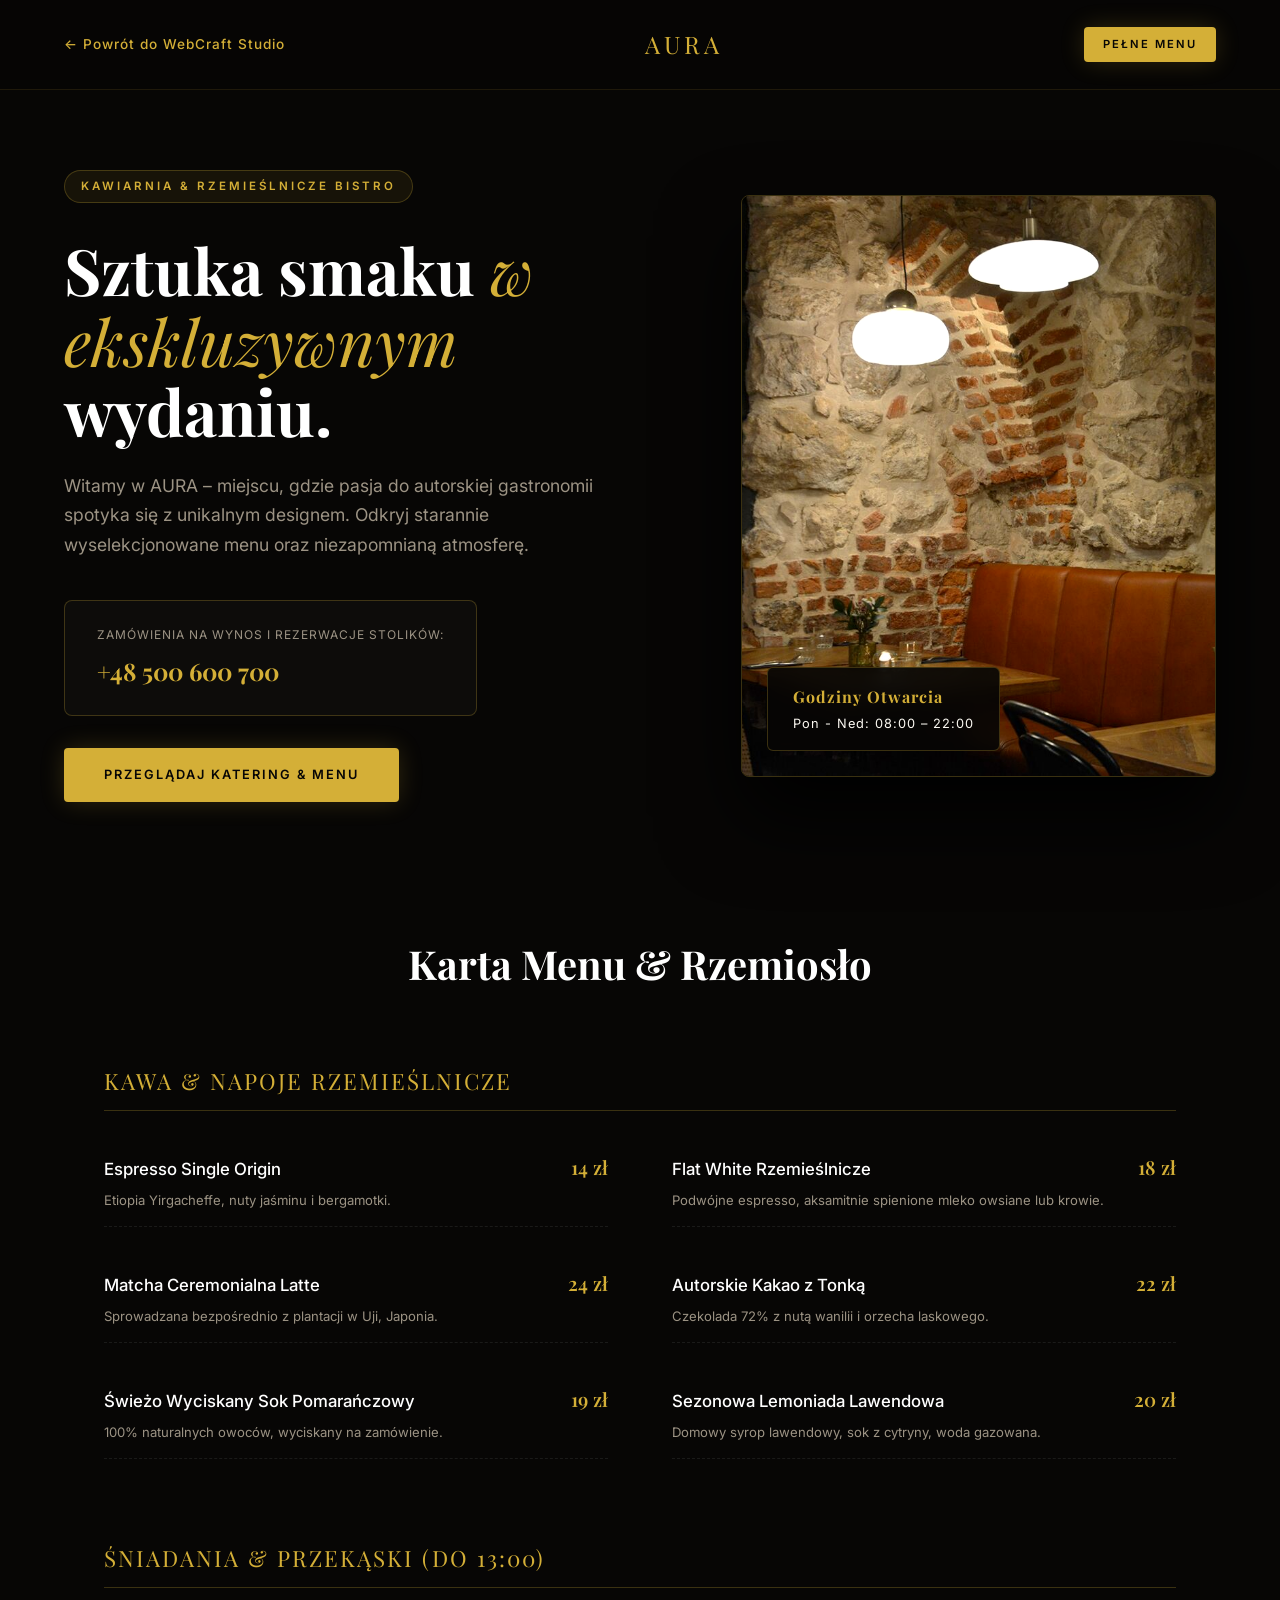
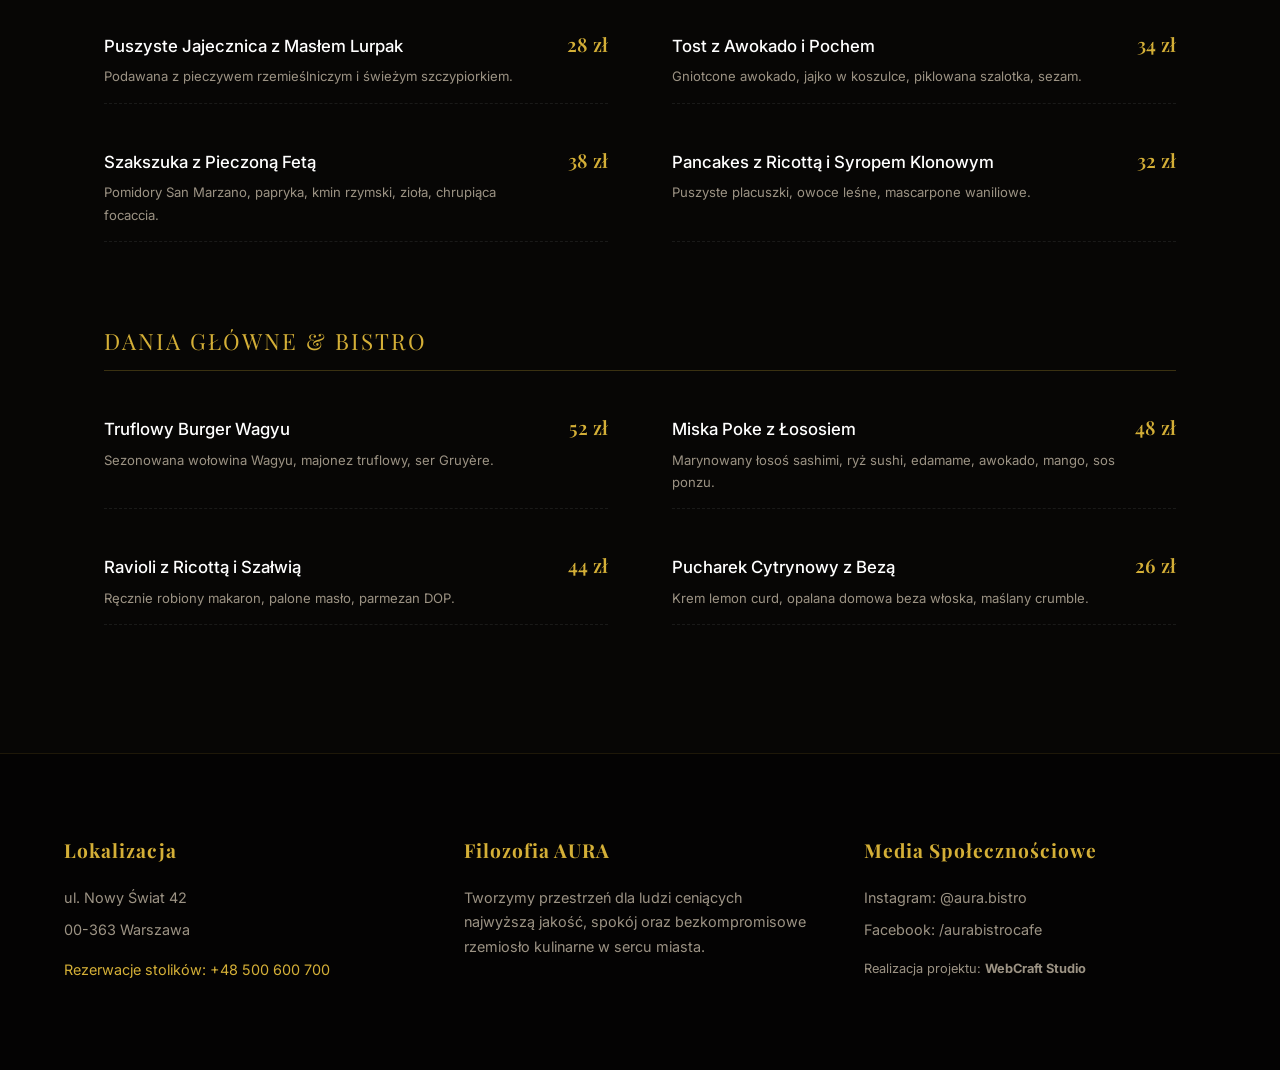
==== commit b222b9b8: "Update index.html" ====
--- a/examples/bistro/index.html
+++ b/examples/bistro/index.html
@@ -93,11 +93,24 @@
         .desc {
             color: var(--text-muted);
             font-size: 1.1rem;
-            margin-bottom: 3rem;
+            margin-bottom: 2.5rem;
             max-width: 540px;
         }
 
-        /* PRZYCISKI PREMIUM */
+        /* AKcja / Zamówienia */
+        .order-box {
+            background: var(--bg-card);
+            border: 1px solid var(--border);
+            padding: 1.5rem 2rem;
+            border-radius: 8px;
+            display: inline-flex;
+            flex-direction: column;
+            gap: 5px;
+            margin-bottom: 2rem;
+        }
+        .order-label { font-size: 0.75rem; color: var(--text-muted); text-transform: uppercase; letter-spacing: 1px; }
+        .order-phone { font-family: 'Playfair Display', serif; font-size: 1.5rem; color: var(--accent-gold); text-decoration: none; font-weight: 700; }
+
         .btn-gold {
             background: var(--accent-gold);
             color: #070605;
@@ -161,7 +174,7 @@
             color: #fff;
         }
         .menu-category {
-            margin-bottom: 4rem;
+            margin-bottom: 5rem;
         }
         .category-name {
             font-family: 'Playfair Display', serif;
@@ -169,27 +182,27 @@
             color: var(--accent-gold);
             border-bottom: 1px solid var(--border);
             padding-bottom: 10px;
-            margin-bottom: 2rem;
+            margin-bottom: 2.5rem;
             letter-spacing: 2px;
             text-transform: uppercase;
         }
         .menu-list {
             display: grid;
             grid-template-columns: 1fr 1fr;
-            gap: 2rem 4rem;
+            gap: 2.5rem 4rem;
         }
         .menu-item {
             display: flex;
             justify-content: space-between;
             align-items: baseline;
             border-bottom: 1px dashed rgba(255,255,255,0.08);
-            padding-bottom: 12px;
+            padding-bottom: 15px;
         }
         .item-name { font-weight: 500; font-size: 1.05rem; color: #fff; }
-        .item-desc { font-size: 0.82rem; color: var(--text-muted); width: 100%; margin-top: 4px; }
+        .item-desc { font-size: 0.82rem; color: var(--text-muted); width: 100%; margin-top: 5px; }
         .item-price { font-family: 'Playfair Display', serif; color: var(--accent-gold); font-size: 1.2rem; font-weight: 600; white-space: nowrap; margin-left: 20px; }
 
-        /* DANE ADRESOWE I STOPKA */
+        /* STOPKA */
         .info-footer {
             background: #040303;
             border-top: 1px solid rgba(212, 175, 55, 0.12);
@@ -217,15 +230,22 @@
     <div class="header">
         <a href="../../index.html" class="back-btn">← Powrót do WebCraft Studio</a>
         <div class="brand-logo">AURA</div>
-        <a href="#menu" class="btn-gold" style="padding: 0.5rem 1.2rem; font-size: 0.7rem;">Rezerwacja</a>
+        <a href="#menu" class="btn-gold" style="padding: 0.5rem 1.2rem; font-size: 0.7rem;">Pełne Menu</a>
     </div>
 
     <section class="hero">
         <div>
             <div class="badge">Kawiarnia & Rzemieślnicze Bistro</div>
             <h1>Sztuka smaku <span>w ekskluzywnym</span> wydaniu.</h1>
-            <p class="desc">Witamy w AURA – miejscu, gdzie pasja do autorskiej gastronomii spotyka się z unikalnym designem. Odkryj starannie wyselekcjonowane menu, ziarna z najlepszych plantacji świata oraz niezapomnianą atmosferę.</p>
-            <a href="#menu" class="btn-gold">Przeglądaj Menu</a>
+            <p class="desc">Witamy w AURA – miejscu, gdzie pasja do autorskiej gastronomii spotyka się z unikalnym designem. Odkryj starannie wyselekcjonowane menu oraz niezapomnianą atmosferę.</p>
+            
+            <div class="order-box">
+                <span class="order-label">Zamówienia na wynos i rezerwacje stolików:</span>
+                <a href="tel:+48500600700" class="order-phone">+48 500 600 700</a>
+            </div>
+            <div>
+                <a href="#menu" class="btn-gold">Przeglądaj Katering & Menu</a>
+            </div>
         </div>
 
         <div class="image-container">
@@ -239,8 +259,9 @@
     </section>
 
     <div class="menu-section" id="menu">
-        <h2 class="section-title">Karta Menu</h2>
-
+        <h2 class="section-title">Karta Menu & Rzemiosło</h2>
+
+        <!-- Kategoria 1 -->
         <div class="menu-category">
             <div class="category-name">Kawa & Napoje Rzemieślnicze</div>
             <div class="menu-list">
@@ -254,7 +275,7 @@
                 <div class="menu-item">
                     <div>
                         <div class="item-name">Flat White Rzemieślnicze</div>
-                        <div class="item-desc">Podwójne espresso, aksamitnie spienione mleko oat/cow.</div>
+                        <div class="item-desc">Podwójne espresso, aksamitnie spienione mleko owsiane lub krowie.</div>
                     </div>
                     <div class="item-price">18 zł</div>
                 </div>
@@ -272,9 +293,59 @@
                     </div>
                     <div class="item-price">22 zł</div>
                 </div>
-            </div>
-        </div>
-
+                <div class="menu-item">
+                    <div>
+                        <div class="item-name">Świeżo Wyciskany Sok Pomarańczowy</div>
+                        <div class="item-desc">100% naturalnych owoców, wyciskany na zamówienie.</div>
+                    </div>
+                    <div class="item-price">19 zł</div>
+                </div>
+                <div class="menu-item">
+                    <div>
+                        <div class="item-name">Sezonowa Lemoniada Lawendowa</div>
+                        <div class="item-desc">Domowy syrop lawendowy, sok z cytryny, woda gazowana.</div>
+                    </div>
+                    <div class="item-price">20 zł</div>
+                </div>
+            </div>
+        </div>
+
+        <!-- Kategoria 2 -->
+        <div class="menu-category">
+            <div class="category-name">Śniadania & Przekąski (do 13:00)</div>
+            <div class="menu-list">
+                <div class="menu-item">
+                    <div>
+                        <div class="item-name">Puszyste Jajecznica z Masłem Lurpak</div>
+                        <div class="item-desc">Podawana z pieczywem rzemieślniczym i świeżym szczypiorkiem.</div>
+                    </div>
+                    <div class="item-price">28 zł</div>
+                </div>
+                <div class="menu-item">
+                    <div>
+                        <div class="item-name">Tost z Awokado i Pochem</div>
+                        <div class="item-desc">Gniotcone awokado, jajko w koszulce, piklowana szalotka, sezam.</div>
+                    </div>
+                    <div class="item-price">34 zł</div>
+                </div>
+                <div class="menu-item">
+                    <div>
+                        <div class="item-name">Szakszuka z Pieczoną Fetą</div>
+                        <div class="item-desc">Pomidory San Marzano, papryka, kmin rzymski, zioła, chrupiąca focaccia.</div>
+                    </div>
+                    <div class="item-price">38 zł</div>
+                </div>
+                <div class="menu-item">
+                    <div>
+                        <div class="item-name">Pancakes z Ricottą i Syropem Klonowym</div>
+                        <div class="item-desc">Puszyste placuszki, owoce leśne, mascarpone waniliowe.</div>
+                    </div>
+                    <div class="item-price">32 zł</div>
+                </div>
+            </div>
+        </div>
+
+        <!-- Kategoria 3 -->
         <div class="menu-category">
             <div class="category-name">Dania Główne & Bistro</div>
             <div class="menu-list">
@@ -287,17 +358,17 @@
                 </div>
                 <div class="menu-item">
                     <div>
+                        <div class="item-name">Miska Poke z Łososiem</div>
+                        <div class="item-desc">Marynowany łosoś sashimi, ryż sushi, edamame, awokado, mango, sos ponzu.</div>
+                    </div>
+                    <div class="item-price">48 zł</div>
+                </div>
+                <div class="menu-item">
+                    <div>
                         <div class="item-name">Ravioli z Ricottą i Szałwią</div>
                         <div class="item-desc">Ręcznie robiony makaron, palone masło, parmezan DOP.</div>
                     </div>
                     <div class="item-price">44 zł</div>
-                </div>
-                <div class="menu-item">
-                    <div>
-                        <div class="item-name">Bowl z Łososiem Miso</div>
-                        <div class="item-desc">Pieczony łosoś, edamame, awokado, ryż sushi, sos ponzu.</div>
-                    </div>
-                    <div class="item-price">49 zł</div>
                 </div>
                 <div class="menu-item">
                     <div>
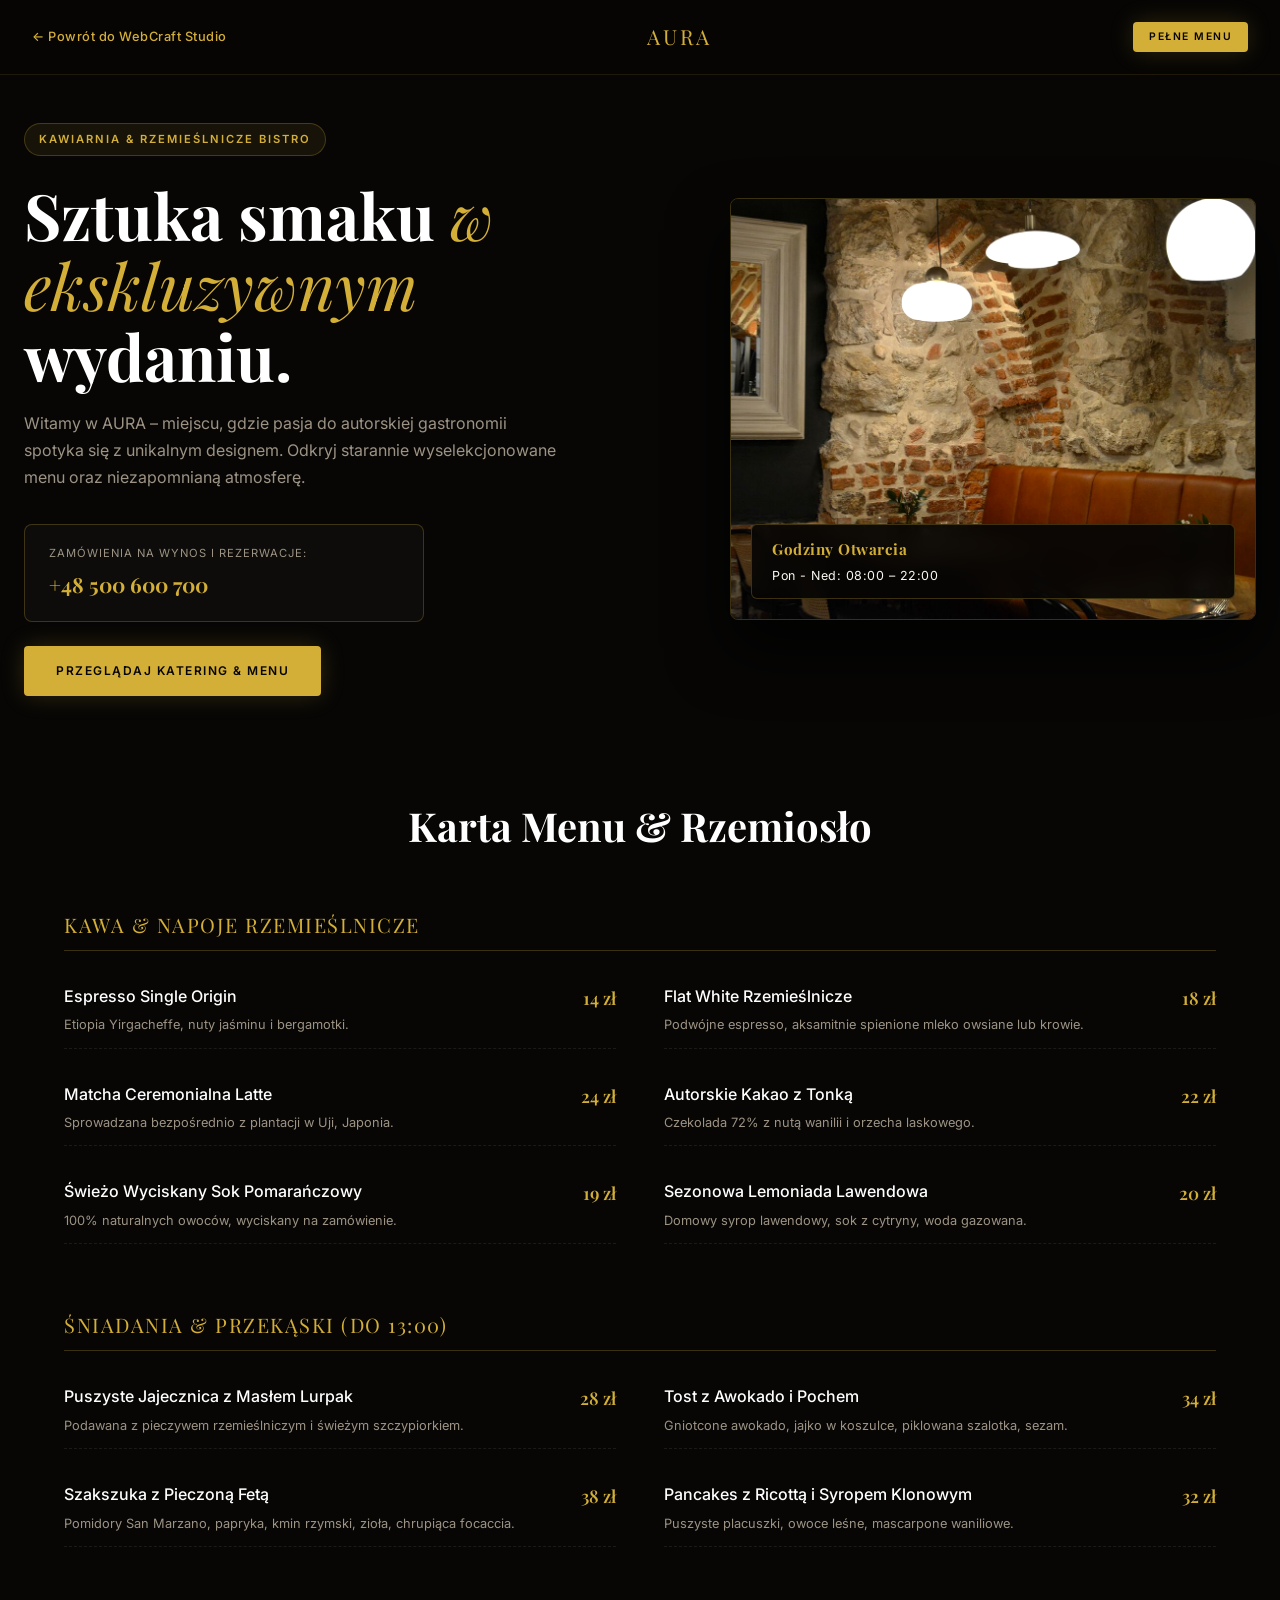
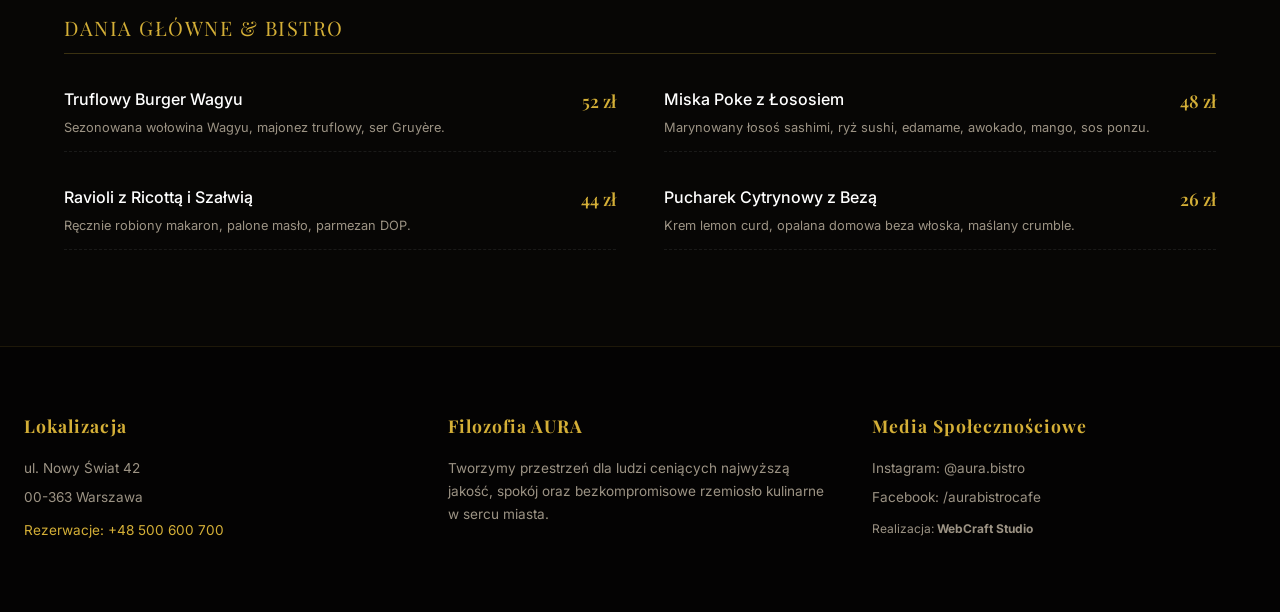
==== commit 5355693e: "Update index.html" ====
--- a/examples/bistro/index.html
+++ b/examples/bistro/index.html
@@ -2,7 +2,7 @@
 <html lang="pl">
 <head>
     <meta charset="UTF-8">
-    <meta name="viewport" content="width=device-width, initial-scale=1.0">
+    <meta name="viewport" content="width=device-width, initial-scale=1.0, maximum-scale=1.0, user-scalable=no">
     <title>AURA | Fine Dining & Artisan Coffee</title>
     <link rel="icon" type="image/svg+xml" href="data:image/svg+xml,<svg xmlns='http://www.w3.org/2000/svg' viewBox='0 0 24 24' fill='none' stroke='%23d4af37' stroke-width='2'><path d='M12 2L2 7l10 5 10-5-10-5zM2 17l10 5 10-5M2 12l10 5 10-5'/></svg>">
     <link href="https://fonts.googleapis.com/css2?family=Playfair+Display:ital,wght@0,400;0,600;0,700;1,400&family=Inter:wght@300;400;500;600&display=swap" rel="stylesheet">
@@ -27,7 +27,7 @@
 
         /* NAGŁÓWEK */
         .header {
-            padding: 1.5rem 4rem;
+            padding: 1.2rem 2rem;
             border-bottom: 1px solid rgba(212, 175, 55, 0.12);
             display: flex;
             justify-content: space-between;
@@ -37,23 +37,25 @@
             position: sticky;
             top: 0;
             z-index: 100;
+            gap: 1rem;
         }
         .back-btn {
             color: var(--accent-gold);
             text-decoration: none;
-            font-size: 0.85rem;
+            font-size: 0.8rem;
             font-weight: 500;
-            letter-spacing: 1px;
+            letter-spacing: 0.5px;
             display: inline-flex;
             align-items: center;
-            gap: 8px;
+            gap: 6px;
             transition: 0.2s;
+            white-space: nowrap;
         }
         .back-btn:hover { color: var(--accent-gold-hover); }
         .brand-logo {
             font-family: 'Playfair Display', serif;
-            font-size: 1.5rem;
-            letter-spacing: 4px;
+            font-size: 1.3rem;
+            letter-spacing: 3px;
             color: var(--accent-gold);
             text-transform: uppercase;
         }
@@ -61,69 +63,72 @@
         /* HERO */
         .hero {
             max-width: 1400px;
-            margin: 5rem auto;
-            padding: 0 4rem;
+            margin: 3rem auto;
+            padding: 0 1.5rem;
             display: grid;
             grid-template-columns: 1.1fr 0.9fr;
-            gap: 6rem;
+            gap: 4rem;
             align-items: center;
         }
         .badge {
-            font-size: 0.72rem;
+            font-size: 0.7rem;
             background: rgba(212, 175, 55, 0.08);
             color: var(--accent-gold);
-            padding: 6px 16px;
+            padding: 6px 14px;
             border-radius: 30px;
             border: 1px solid var(--border);
             text-transform: uppercase;
             font-weight: 600;
             display: inline-block;
-            margin-bottom: 2rem;
-            letter-spacing: 3px;
+            margin-bottom: 1.5rem;
+            letter-spacing: 2px;
         }
         h1 {
             font-family: 'Playfair Display', serif;
-            font-size: clamp(3rem, 5vw, 4.8rem);
+            font-size: clamp(2.4rem, 5vw, 4.8rem);
             font-weight: 700;
             line-height: 1.1;
-            margin-bottom: 1.5rem;
+            margin-bottom: 1.2rem;
             color: #fff;
         }
         h1 span { font-style: italic; color: var(--accent-gold); font-weight: 400; }
         .desc {
             color: var(--text-muted);
-            font-size: 1.1rem;
-            margin-bottom: 2.5rem;
+            font-size: 1rem;
+            margin-bottom: 2rem;
             max-width: 540px;
         }
 
-        /* AKcja / Zamówienia */
+        /* Akcja / Zamówienia */
         .order-box {
             background: var(--bg-card);
             border: 1px solid var(--border);
-            padding: 1.5rem 2rem;
+            padding: 1.2rem 1.5rem;
             border-radius: 8px;
             display: inline-flex;
             flex-direction: column;
-            gap: 5px;
-            margin-bottom: 2rem;
-        }
-        .order-label { font-size: 0.75rem; color: var(--text-muted); text-transform: uppercase; letter-spacing: 1px; }
-        .order-phone { font-family: 'Playfair Display', serif; font-size: 1.5rem; color: var(--accent-gold); text-decoration: none; font-weight: 700; }
+            gap: 4px;
+            margin-bottom: 1.5rem;
+            width: 100%;
+            max-width: 400px;
+        }
+        .order-label { font-size: 0.7rem; color: var(--text-muted); text-transform: uppercase; letter-spacing: 1px; }
+        .order-phone { font-family: 'Playfair Display', serif; font-size: 1.3rem; color: var(--accent-gold); text-decoration: none; font-weight: 700; }
 
         .btn-gold {
             background: var(--accent-gold);
             color: #070605;
-            padding: 1rem 2.5rem;
+            padding: 0.9rem 2rem;
             border-radius: 4px;
             font-weight: 600;
             text-decoration: none;
             text-transform: uppercase;
-            letter-spacing: 2px;
-            font-size: 0.8rem;
+            letter-spacing: 1.5px;
+            font-size: 0.75rem;
             display: inline-block;
             transition: 0.3s;
             box-shadow: 0 0 25px rgba(212, 175, 55, 0.2);
+            text-align: center;
         }
         .btn-gold:hover {
             background: var(--accent-gold-hover);
@@ -137,91 +142,98 @@
             border-radius: 8px;
             overflow: hidden;
             border: 1px solid var(--border);
-            box-shadow: 0 40px 80px rgba(0,0,0,0.9);
+            box-shadow: 0 30px 60px rgba(0,0,0,0.8);
         }
         .bistro-img {
             width: 100%;
-            height: 580px;
+            height: 420px;
             object-fit: cover;
             display: block;
             filter: contrast(1.05);
         }
         .hours-badge {
             position: absolute;
-            bottom: 25px;
-            left: 25px;
+            bottom: 20px;
+            left: 20px;
+            right: 20px;
             background: rgba(7, 6, 5, 0.92);
             border: 1px solid var(--border);
-            padding: 15px 25px;
+            padding: 12px 20px;
             border-radius: 6px;
-            font-size: 0.8rem;
-            letter-spacing: 1px;
+            font-size: 0.78rem;
+            letter-spacing: 0.5px;
             backdrop-filter: blur(10px);
         }
-        .hours-badge strong { color: var(--accent-gold); display: block; margin-bottom: 3px; font-family: 'Playfair Display', serif; font-size: 1rem; }
+        .hours-badge strong { color: var(--accent-gold); display: block; margin-bottom: 2px; font-family: 'Playfair Display', serif; font-size: 0.95rem; }
 
         /* SEKCJA MENU */
         .menu-section {
             max-width: 1200px;
-            margin: 8rem auto;
-            padding: 0 4rem;
+            margin: 6rem auto;
+            padding: 0 1.5rem;
         }
         .section-title {
             font-family: 'Playfair Display', serif;
-            font-size: 2.5rem;
+            font-size: clamp(2rem, 4vw, 2.5rem);
             text-align: center;
+            margin-bottom: 3rem;
+            color: #fff;
+        }
+        .menu-category {
             margin-bottom: 4rem;
-            color: #fff;
-        }
-        .menu-category {
-            margin-bottom: 5rem;
         }
         .category-name {
             font-family: 'Playfair Display', serif;
-            font-size: 1.4rem;
+            font-size: 1.25rem;
             color: var(--accent-gold);
             border-bottom: 1px solid var(--border);
-            padding-bottom: 10px;
-            margin-bottom: 2.5rem;
-            letter-spacing: 2px;
+            padding-bottom: 8px;
+            margin-bottom: 2rem;
+            letter-spacing: 1.5px;
             text-transform: uppercase;
         }
         .menu-list {
             display: grid;
             grid-template-columns: 1fr 1fr;
-            gap: 2.5rem 4rem;
+            gap: 2rem 3rem;
         }
         .menu-item {
             display: flex;
             justify-content: space-between;
-            align-items: baseline;
+            align-items: flex-start;
             border-bottom: 1px dashed rgba(255,255,255,0.08);
-            padding-bottom: 15px;
-        }
-        .item-name { font-weight: 500; font-size: 1.05rem; color: #fff; }
-        .item-desc { font-size: 0.82rem; color: var(--text-muted); width: 100%; margin-top: 5px; }
-        .item-price { font-family: 'Playfair Display', serif; color: var(--accent-gold); font-size: 1.2rem; font-weight: 600; white-space: nowrap; margin-left: 20px; }
+            padding-bottom: 12px;
+            gap: 15px;
+        }
+        .item-content { flex: 1; }
+        .item-name { font-weight: 500; font-size: 1rem; color: #fff; }
+        .item-desc { font-size: 0.8rem; color: var(--text-muted); margin-top: 4px; }
+        .item-price { font-family: 'Playfair Display', serif; color: var(--accent-gold); font-size: 1.1rem; font-weight: 600; white-space: nowrap; }
 
         /* STOPKA */
         .info-footer {
             background: #040303;
             border-top: 1px solid rgba(212, 175, 55, 0.12);
-            padding: 5rem 4rem;
+            padding: 4rem 1.5rem;
             display: grid;
             grid-template-columns: repeat(3, 1fr);
-            gap: 3rem;
+            gap: 2.5rem;
             max-width: 1400px;
             margin: 0 auto;
         }
-        .info-col h3 { font-family: 'Playfair Display', serif; color: var(--accent-gold); font-size: 1.2rem; margin-bottom: 1.2rem; letter-spacing: 1px; }
-        .info-col p { color: var(--text-muted); font-size: 0.9rem; margin-bottom: 8px; }
-
+        .info-col h3 { font-family: 'Playfair Display', serif; color: var(--accent-gold); font-size: 1.1rem; margin-bottom: 1rem; letter-spacing: 1px; }
+        .info-col p { color: var(--text-muted); font-size: 0.85rem; margin-bottom: 6px; }
+
+        /* RESPONSYWNOŚĆ DLA TELEFONÓW */
         @media(max-width: 968px) {
-            .hero, .menu-section, .info-footer, .header { padding: 2rem; }
-            .hero { grid-template-columns: 1fr; gap: 3rem; }
-            .menu-list { grid-template-columns: 1fr; }
-            .info-footer { grid-template-columns: 1fr; gap: 2rem; }
-            .bistro-img { height: 380px; }
+            .header { padding: 1rem; flex-wrap: wrap; justify-content: center; text-align: center; gap: 0.5rem; }
+            .back-btn { font-size: 0.75rem; }
+            .hero { margin: 2.5rem auto; padding: 0 1rem; grid-template-columns: 1fr; gap: 2.5rem; }
+            .menu-section { padding: 0 1rem; margin: 4rem auto; }
+            .menu-list { grid-template-columns: 1fr; gap: 1.5rem; }
+            .info-footer { grid-template-columns: 1fr; gap: 2rem; padding: 3rem 1.5rem; }
+            .bistro-img { height: 320px; }
+            .order-box { width: 100%; }
         }
     </style>
 </head>
@@ -230,7 +242,7 @@
     <div class="header">
         <a href="../../index.html" class="back-btn">← Powrót do WebCraft Studio</a>
         <div class="brand-logo">AURA</div>
-        <a href="#menu" class="btn-gold" style="padding: 0.5rem 1.2rem; font-size: 0.7rem;">Pełne Menu</a>
+        <a href="#menu" class="btn-gold" style="padding: 0.4rem 1rem; font-size: 0.65rem;">Pełne Menu</a>
     </div>
 
     <section class="hero">
@@ -240,7 +252,7 @@
             <p class="desc">Witamy w AURA – miejscu, gdzie pasja do autorskiej gastronomii spotyka się z unikalnym designem. Odkryj starannie wyselekcjonowane menu oraz niezapomnianą atmosferę.</p>
             
             <div class="order-box">
-                <span class="order-label">Zamówienia na wynos i rezerwacje stolików:</span>
+                <span class="order-label">Zamówienia na wynos i rezerwacje:</span>
                 <a href="tel:+48500600700" class="order-phone">+48 500 600 700</a>
             </div>
             <div>
@@ -249,7 +261,6 @@
         </div>
 
         <div class="image-container">
-            <!-- Wymaga pliku bistro.jpg w tym samym folderze -->
             <img src="bistro.jpg" alt="Bistro & Cafe Aura wnętrze" class="bistro-img">
             <div class="hours-badge">
                 <strong>Godziny Otwarcia</strong>
@@ -266,42 +277,42 @@
             <div class="category-name">Kawa & Napoje Rzemieślnicze</div>
             <div class="menu-list">
                 <div class="menu-item">
-                    <div>
+                    <div class="item-content">
                         <div class="item-name">Espresso Single Origin</div>
                         <div class="item-desc">Etiopia Yirgacheffe, nuty jaśminu i bergamotki.</div>
                     </div>
                     <div class="item-price">14 zł</div>
                 </div>
                 <div class="menu-item">
-                    <div>
+                    <div class="item-content">
                         <div class="item-name">Flat White Rzemieślnicze</div>
                         <div class="item-desc">Podwójne espresso, aksamitnie spienione mleko owsiane lub krowie.</div>
                     </div>
                     <div class="item-price">18 zł</div>
                 </div>
                 <div class="menu-item">
-                    <div>
+                    <div class="item-content">
                         <div class="item-name">Matcha Ceremonialna Latte</div>
                         <div class="item-desc">Sprowadzana bezpośrednio z plantacji w Uji, Japonia.</div>
                     </div>
                     <div class="item-price">24 zł</div>
                 </div>
                 <div class="menu-item">
-                    <div>
+                    <div class="item-content">
                         <div class="item-name">Autorskie Kakao z Tonką</div>
                         <div class="item-desc">Czekolada 72% z nutą wanilii i orzecha laskowego.</div>
                     </div>
                     <div class="item-price">22 zł</div>
                 </div>
                 <div class="menu-item">
-                    <div>
+                    <div class="item-content">
                         <div class="item-name">Świeżo Wyciskany Sok Pomarańczowy</div>
                         <div class="item-desc">100% naturalnych owoców, wyciskany na zamówienie.</div>
                     </div>
                     <div class="item-price">19 zł</div>
                 </div>
                 <div class="menu-item">
-                    <div>
+                    <div class="item-content">
                         <div class="item-name">Sezonowa Lemoniada Lawendowa</div>
                         <div class="item-desc">Domowy syrop lawendowy, sok z cytryny, woda gazowana.</div>
                     </div>
@@ -315,28 +326,28 @@
             <div class="category-name">Śniadania & Przekąski (do 13:00)</div>
             <div class="menu-list">
                 <div class="menu-item">
-                    <div>
+                    <div class="item-content">
                         <div class="item-name">Puszyste Jajecznica z Masłem Lurpak</div>
                         <div class="item-desc">Podawana z pieczywem rzemieślniczym i świeżym szczypiorkiem.</div>
                     </div>
                     <div class="item-price">28 zł</div>
                 </div>
                 <div class="menu-item">
-                    <div>
+                    <div class="item-content">
                         <div class="item-name">Tost z Awokado i Pochem</div>
                         <div class="item-desc">Gniotcone awokado, jajko w koszulce, piklowana szalotka, sezam.</div>
                     </div>
                     <div class="item-price">34 zł</div>
                 </div>
                 <div class="menu-item">
-                    <div>
+                    <div class="item-content">
                         <div class="item-name">Szakszuka z Pieczoną Fetą</div>
                         <div class="item-desc">Pomidory San Marzano, papryka, kmin rzymski, zioła, chrupiąca focaccia.</div>
                     </div>
                     <div class="item-price">38 zł</div>
                 </div>
                 <div class="menu-item">
-                    <div>
+                    <div class="item-content">
                         <div class="item-name">Pancakes z Ricottą i Syropem Klonowym</div>
                         <div class="item-desc">Puszyste placuszki, owoce leśne, mascarpone waniliowe.</div>
                     </div>
@@ -350,28 +361,28 @@
             <div class="category-name">Dania Główne & Bistro</div>
             <div class="menu-list">
                 <div class="menu-item">
-                    <div>
+                    <div class="item-content">
                         <div class="item-name">Truflowy Burger Wagyu</div>
                         <div class="item-desc">Sezonowana wołowina Wagyu, majonez truflowy, ser Gruyère.</div>
                     </div>
                     <div class="item-price">52 zł</div>
                 </div>
                 <div class="menu-item">
-                    <div>
+                    <div class="item-content">
                         <div class="item-name">Miska Poke z Łososiem</div>
                         <div class="item-desc">Marynowany łosoś sashimi, ryż sushi, edamame, awokado, mango, sos ponzu.</div>
                     </div>
                     <div class="item-price">48 zł</div>
                 </div>
                 <div class="menu-item">
-                    <div>
+                    <div class="item-content">
                         <div class="item-name">Ravioli z Ricottą i Szałwią</div>
                         <div class="item-desc">Ręcznie robiony makaron, palone masło, parmezan DOP.</div>
                     </div>
                     <div class="item-price">44 zł</div>
                 </div>
                 <div class="menu-item">
-                    <div>
+                    <div class="item-content">
                         <div class="item-name">Pucharek Cytrynowy z Bezą</div>
                         <div class="item-desc">Krem lemon curd, opalana domowa beza włoska, maślany crumble.</div>
                     </div>
@@ -386,7 +397,7 @@
             <h3>Lokalizacja</h3>
             <p>ul. Nowy Świat 42</p>
             <p>00-363 Warszawa</p>
-            <p style="margin-top: 15px; color: var(--accent-gold);">Rezerwacje stolików: +48 500 600 700</p>
+            <p style="margin-top: 10px; color: var(--accent-gold);">Rezerwacje: +48 500 600 700</p>
         </div>
         <div class="info-col">
             <h3>Filozofia AURA</h3>
@@ -396,7 +407,7 @@
             <h3>Media Społecznościowe</h3>
             <p>Instagram: @aura.bistro</p>
             <p>Facebook: /aurabistrocafe</p>
-            <p style="margin-top: 15px; font-size: 0.8rem;">Realizacja projektu: <strong>WebCraft Studio</strong></p>
+            <p style="margin-top: 10px; font-size: 0.75rem;">Realizacja: <strong>WebCraft Studio</strong></p>
         </div>
     </footer>
 
